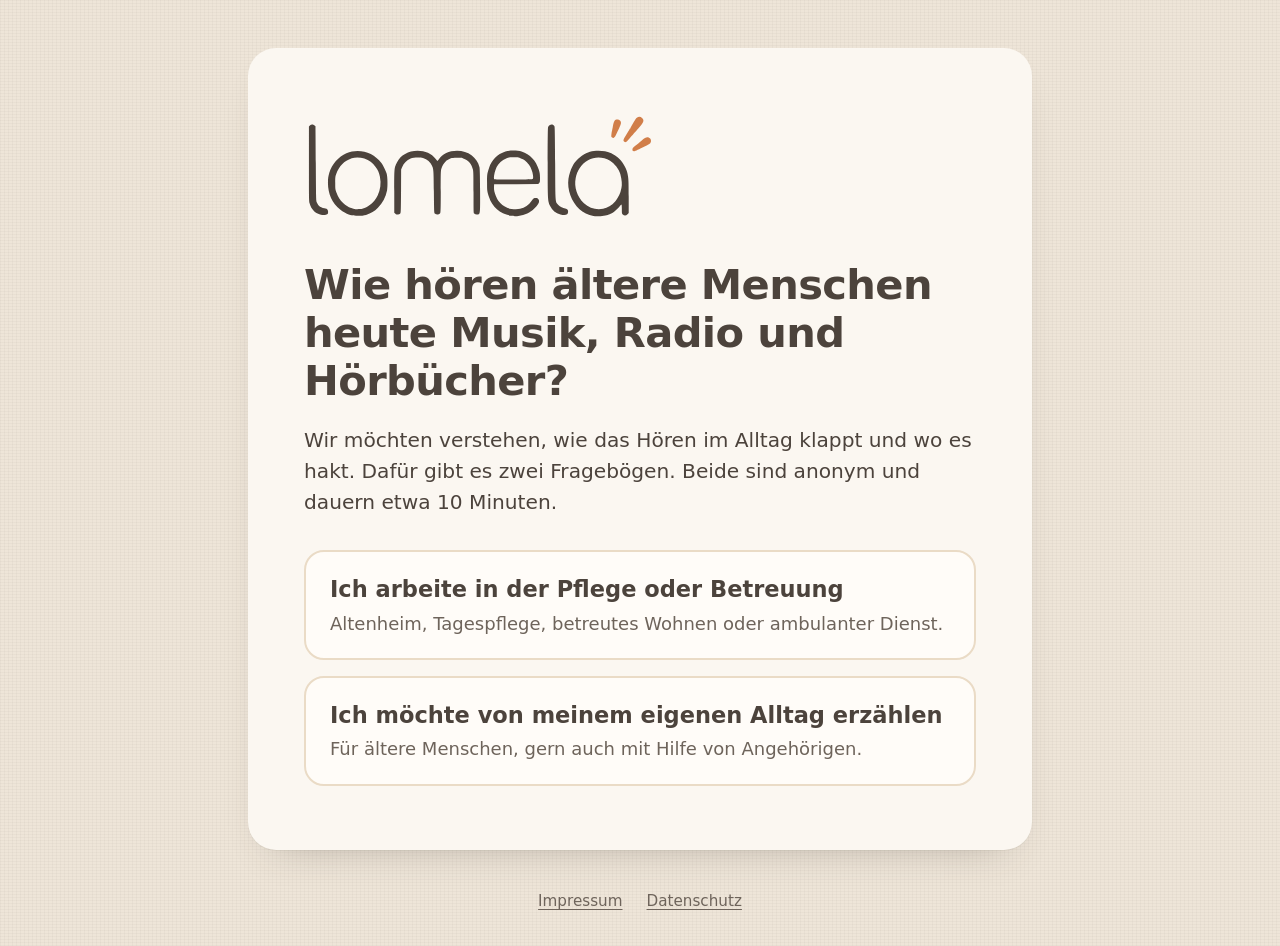
==== index.html @ 236e0767 "Lomela-Umfrage: zwei Fragebögen, Auswertung, Impressum und Datenschutz Co-Authored-By: Claude Opus 5" ====
<!DOCTYPE html>
<html lang="de">
<head>
<meta charset="utf-8">
<meta name="viewport" content="width=device-width, initial-scale=1">
<meta name="robots" content="noindex, nofollow">
<meta name="theme-color" content="#EEE5D8">
<title>Umfrage: Musik, Radio und Hörbücher im Alter – Lomela</title>
<link rel="icon" href="favicon.svg" type="image/svg+xml">
<link rel="stylesheet" href="assets/style.css">
</head>
<body>
<main class="blatt" id="inhalt">
  <img class="start-logo" src="assets/logo.svg" alt="Lomela" width="897" height="278">
  <h1 class="titel">Wie hören ältere Menschen heute Musik, Radio und Hörbücher?</h1>
  <p class="vorspann">Wir möchten verstehen, wie das Hören im Alltag klappt und wo es hakt. Dafür gibt es zwei Fragebögen. Beide sind anonym und dauern etwa 10 Minuten.</p>
  <nav class="wahl" aria-label="Fragebogen wählen">
    <a href="pflege.html">
      <strong>Ich arbeite in der Pflege oder Betreuung</strong>
      <span>Altenheim, Tagespflege, betreutes Wohnen oder ambulanter Dienst.</span>
    </a>
    <a href="alltag.html">
      <strong>Ich möchte von meinem eigenen Alltag erzählen</strong>
      <span>Für ältere Menschen, gern auch mit Hilfe von Angehörigen.</span>
    </a>
  </nav>
</main>
<footer class="fuss">
  <a href="impressum.html">Impressum</a>
  <a href="datenschutz.html">Datenschutz</a>
</footer>
</body>
</html>
---- assets/style.css ----
/* Lomela – Umfrage. Farben aus Logo und Material (Leinen, Eiche, warmes Licht). */

@font-face {
  font-family: "Atkinson Hyperlegible Next";
  font-style: normal;
  font-weight: 400;
  font-display: swap;
  src: url("fonts/atkinson-hyperlegible-next-latin-400-normal.woff2") format("woff2");
  unicode-range: U+0000-00FF, U+0131, U+0152-0153, U+02BB-02BC, U+02C6, U+02DA, U+02DC, U+0304, U+0308, U+0329, U+2000-206F, U+20AC, U+2122, U+2191, U+2193, U+2212, U+2215, U+FEFF, U+FFFD;
}
@font-face {
  font-family: "Atkinson Hyperlegible Next";
  font-style: normal;
  font-weight: 700;
  font-display: swap;
  src: url("fonts/atkinson-hyperlegible-next-latin-700-normal.woff2") format("woff2");
  unicode-range: U+0000-00FF, U+0131, U+0152-0153, U+02BB-02BC, U+02C6, U+02DA, U+02DC, U+0304, U+0308, U+0329, U+2000-206F, U+20AC, U+2122, U+2191, U+2193, U+2212, U+2215, U+FEFF, U+FFFD;
}
@font-face {
  font-family: "Atkinson Hyperlegible Next";
  font-style: normal;
  font-weight: 800;
  font-display: swap;
  src: url("fonts/atkinson-hyperlegible-next-latin-800-normal.woff2") format("woff2");
  unicode-range: U+0000-00FF, U+0131, U+0152-0153, U+02BB-02BC, U+02C6, U+02DA, U+02DC, U+0304, U+0308, U+0329, U+2000-206F, U+20AC, U+2122, U+2191, U+2193, U+2212, U+2215, U+FEFF, U+FFFD;
}
@font-face {
  font-family: "Atkinson Hyperlegible Next";
  font-style: normal;
  font-weight: 400;
  font-display: swap;
  src: url("fonts/atkinson-hyperlegible-next-latin-ext-400-normal.woff2") format("woff2");
  unicode-range: U+0100-02BA, U+02BD-02C5, U+02C7-02CC, U+02CE-02D7, U+02DD-02FF, U+0304, U+0308, U+0329, U+1D00-1DBF, U+1E00-1E9F, U+1EF2-1EFF, U+2020, U+20A0-20AB, U+20AD-20C0, U+2113, U+2C60-2C7F, U+A720-A7FF;
}
@font-face {
  font-family: "Atkinson Hyperlegible Next";
  font-style: normal;
  font-weight: 700;
  font-display: swap;
  src: url("fonts/atkinson-hyperlegible-next-latin-ext-700-normal.woff2") format("woff2");
  unicode-range: U+0100-02BA, U+02BD-02C5, U+02C7-02CC, U+02CE-02D7, U+02DD-02FF, U+0304, U+0308, U+0329, U+1D00-1DBF, U+1E00-1E9F, U+1EF2-1EFF, U+2020, U+20A0-20AB, U+20AD-20C0, U+2113, U+2C60-2C7F, U+A720-A7FF;
}

:root {
  --leinen: #EEE5D8;
  --leinen-faden: rgba(76, 67, 60, 0.035);
  --papier: #FBF7F1;
  --hell: #FFFCF8;
  --erde: #4C433C;
  --erde-mild: #6E645B;
  --glut: #D17E49;
  --glut-tief: #A35426;
  --glut-dunkel: #8A4520;
  --glut-hauch: #F8E8DB;
  --eiche: #D9BC95;
  --eiche-hell: #EADBC6;
  --fehler: #9B2C1E;

  --schrift: "Atkinson Hyperlegible Next", "Segoe UI", system-ui, -apple-system, sans-serif;
  --grund: 1.125rem;
  --frage: clamp(1.5rem, 1.15rem + 1.5vw, 2rem);
  --titel: clamp(1.85rem, 1.3rem + 2.2vw, 2.6rem);
  --spalte: 42rem;
}

body.gross {
  --grund: 1.25rem;
  --frage: clamp(1.7rem, 1.3rem + 1.8vw, 2.25rem);
}

*, *::before, *::after { box-sizing: border-box; }

html { -webkit-text-size-adjust: 100%; }

body {
  margin: 0;
  min-height: 100vh;
  font-family: var(--schrift);
  font-size: var(--grund);
  line-height: 1.55;
  color: var(--erde);
  background-color: var(--leinen);
  background-image:
    repeating-linear-gradient(0deg, var(--leinen-faden) 0 1px, transparent 1px 3px),
    repeating-linear-gradient(90deg, var(--leinen-faden) 0 1px, transparent 1px 4px);
  display: flex;
  flex-direction: column;
}

a { color: var(--glut-tief); text-underline-offset: 0.18em; text-decoration-thickness: 1px; }
a:hover { color: var(--glut-dunkel); text-decoration-thickness: 2px; }

:focus-visible {
  outline: 3px solid var(--glut-tief);
  outline-offset: 3px;
  border-radius: 6px;
}

[hidden] { display: none !important; }

/* ---------- Kopf und Fuß ---------- */

.kopf {
  width: 100%;
  max-width: calc(var(--spalte) + 4rem);
  margin: 0 auto;
  padding: 1.5rem 2rem 1rem;
  display: flex;
  align-items: center;
  justify-content: space-between;
  gap: 1.5rem;
}

.kopf .marke-link { display: inline-block; line-height: 0; border-radius: 8px; }
.kopf .marke-link img { height: 2.1rem; width: auto; }

.fortschritt {
  flex: 1 1 auto;
  max-width: 15rem;
  font-size: 0.95rem;
  color: var(--erde-mild);
  text-align: right;
}
.fortschritt .leiste {
  margin-top: 0.4rem;
  height: 6px;
  border-radius: 3px;
  background: var(--eiche-hell);
  overflow: hidden;
}
.fortschritt .leiste span {
  display: block;
  height: 100%;
  width: 0;
  background: var(--glut);
  border-radius: 3px;
  transition: width 0.35s ease;
}

.fuss {
  margin-top: auto;
  padding: 1.5rem 2rem 2rem;
  text-align: center;
  font-size: 0.95rem;
  color: var(--erde-mild);
}
.fuss a { color: var(--erde-mild); margin: 0 0.6rem; }

/* ---------- Blatt ---------- */

main.blatt {
  width: calc(100% - 2rem);
  max-width: calc(var(--spalte) + 7rem);
  margin: 0 auto 1rem;
  padding: clamp(1.75rem, 1rem + 4vw, 3.5rem);
  background: var(--papier);
  border-radius: 28px;
  box-shadow: 0 1px 0 rgba(76, 67, 60, 0.06), 0 18px 40px -28px rgba(76, 67, 60, 0.45);
  outline: none;
}

.titel {
  font-size: var(--titel);
  line-height: 1.15;
  font-weight: 800;
  letter-spacing: -0.015em;
  margin: 0 0 1.25rem;
  max-width: 22ch;
}

.vorspann { font-size: 1.12em; }

p { margin: 0 0 1rem; max-width: 62ch; }

.fakten {
  list-style: none;
  padding: 0;
  margin: 1.75rem 0;
  display: grid;
  gap: 0.6rem;
}
.fakten li {
  padding-left: 1.6rem;
  position: relative;
}
.fakten li::before {
  content: "";
  position: absolute;
  left: 0.1rem;
  top: 0.62em;
  width: 0.55rem;
  height: 0.55rem;
  border-radius: 50%;
  background: var(--glut);
}

.einwilligung {
  font-size: 0.95em;
  color: var(--erde-mild);
  border-top: 1px solid var(--eiche-hell);
  padding-top: 1.25rem;
  margin-top: 1.75rem;
}

.falle {
  position: absolute !important;
  left: -10000px;
  width: 1px;
  height: 1px;
  overflow: hidden;
}

/* ---------- Frage ---------- */

.frage { border: 0; margin: 0; padding: 0; min-width: 0; }
.frage legend { padding: 0; margin: 0 0 0.5rem; width: 100%; }

.teil {
  display: block;
  font-size: 0.95rem;
  font-weight: 700;
  color: var(--glut-tief);
  margin-bottom: 0.6rem;
}
body.gross .teil { font-size: 1.05rem; }

.frage-text {
  font-size: var(--frage);
  line-height: 1.25;
  font-weight: 700;
  letter-spacing: -0.01em;
  margin: 0;
  outline: none;
}

.hinweis { color: var(--erde-mild); margin: 0.25rem 0 1.5rem; }

.optionen { display: grid; gap: 0.7rem; }

.option {
  display: flex;
  align-items: center;
  gap: 1rem;
  min-height: 3.75rem;
  padding: 0.85rem 1.1rem;
  border: 2px solid var(--eiche-hell);
  border-radius: 16px;
  background: var(--hell);
  cursor: pointer;
  transition: border-color 0.15s ease, background-color 0.15s ease;
}
body.gross .option { min-height: 4.25rem; padding: 1rem 1.25rem; }
.option:hover { border-color: var(--eiche); }
.option.gewaehlt { border-color: var(--glut); background: var(--glut-hauch); }
.option.gesperrt { opacity: 0.5; cursor: not-allowed; }
.option-text { flex: 1; }

.marke {
  position: relative;
  flex: 0 0 auto;
  width: 1.75rem;
  height: 1.75rem;
}
body.gross .marke { width: 2rem; height: 2rem; }

.marke input {
  -webkit-appearance: none;
  appearance: none;
  margin: 0;
  width: 100%;
  height: 100%;
  border: 2px solid var(--erde-mild);
  background: var(--hell);
  cursor: inherit;
  display: block;
}
.marke input[type="radio"] { border-radius: 50%; }
.marke input[type="checkbox"] { border-radius: 8px; }
.marke input:checked {
  border-color: var(--glut-tief);
  background: var(--glut-tief);
  background-image: url("data:image/svg+xml,%3Csvg xmlns='http://www.w3.org/2000/svg' viewBox='0 0 24 24'%3E%3Cpath d='M6 12.5l4 4 8-9' fill='none' stroke='%23fff' stroke-width='3' stroke-linecap='round' stroke-linejoin='round'/%3E%3C/svg%3E");
  background-size: 80%;
  background-position: center;
  background-repeat: no-repeat;
}
.marke input:focus-visible { outline: 3px solid var(--glut-tief); outline-offset: 3px; }

.impulse {
  position: absolute;
  right: -0.95rem;
  top: -0.95rem;
  width: 1.3rem;
  height: 1.3rem;
  fill: none;
  stroke: var(--glut);
  stroke-width: 2.6;
  stroke-linecap: round;
  opacity: 0;
  transform: scale(0.6) translate(-4px, 4px);
  transform-origin: bottom left;
  transition: opacity 0.2s ease, transform 0.25s ease;
  pointer-events: none;
}
.option.gewaehlt .impulse { opacity: 1; transform: none; }

.sonstiges-feld { margin: -0.2rem 0 0.2rem 3.85rem; }

input[type="text"], textarea {
  width: 100%;
  font: inherit;
  color: var(--erde);
  background: var(--hell);
  border: 2px solid var(--eiche);
  border-radius: 14px;
  padding: 0.85rem 1rem;
}
textarea { min-height: 9rem; resize: vertical; line-height: 1.5; }
input[type="text"]:focus, textarea:focus { border-color: var(--glut-tief); outline: none; box-shadow: 0 0 0 3px var(--glut-hauch); }

/* ---------- Knöpfe ---------- */

.navi {
  display: flex;
  justify-content: space-between;
  align-items: center;
  gap: 1rem;
  margin-top: 2.25rem;
  flex-wrap: wrap;
}
.navi-start { justify-content: flex-start; }

.knopf {
  font: inherit;
  font-weight: 700;
  font-size: 1.05em;
  min-height: 3.5rem;
  padding: 0.8rem 1.75rem;
  border-radius: 999px;
  border: 2px solid transparent;
  cursor: pointer;
  transition: background-color 0.15s ease, border-color 0.15s ease;
}
body.gross .knopf { min-height: 4rem; padding: 0.9rem 2rem; }
.knopf-haupt { background: var(--glut-tief); color: #fff; margin-left: auto; }
.navi-start .knopf-haupt { margin-left: 0; }
.knopf-haupt:hover { background: var(--glut-dunkel); }
.knopf-haupt:disabled { background: var(--erde-mild); cursor: progress; }
.knopf-leise { background: transparent; color: var(--erde); border-color: var(--eiche); }
.knopf-leise:hover { border-color: var(--erde-mild); }

.meldung {
  color: var(--fehler);
  background: #FBEAE6;
  border-radius: 14px;
  padding: 1rem 1.25rem;
  font-weight: 700;
}

/* ---------- Danke ---------- */

.danke-impulse {
  width: 4.5rem;
  height: auto;
  display: block;
  margin-bottom: 1.5rem;
  fill: var(--glut);
}
.danke-impulse path { opacity: 0; animation: aufleuchten 0.5s ease forwards; }
.danke-impulse path:nth-child(2) { animation-delay: 0.18s; }
.danke-impulse path:nth-child(3) { animation-delay: 0.36s; }
@keyframes aufleuchten {
  from { opacity: 0; transform: translate(-6px, 6px); }
  to { opacity: 1; transform: none; }
}

/* ---------- Startseite ---------- */

body > main.blatt:first-child { margin-top: clamp(1rem, 4vw, 3rem); }

.start-logo { width: min(22rem, 78%); height: auto; display: block; margin: 0.5rem 0 2.5rem; }

.wahl { display: grid; gap: 1rem; margin: 2rem 0 0.5rem; }
.wahl a {
  display: block;
  text-decoration: none;
  color: var(--erde);
  background: var(--hell);
  border: 2px solid var(--eiche-hell);
  border-radius: 20px;
  padding: 1.4rem 1.5rem 1.3rem;
  transition: border-color 0.15s ease, background-color 0.15s ease;
}
.wahl a:hover { border-color: var(--glut); background: var(--glut-hauch); }
.wahl strong { display: block; font-size: 1.25em; line-height: 1.3; margin-bottom: 0.35rem; }
.wahl span { color: var(--erde-mild); display: block; }

/* ---------- Rechtstexte ---------- */

.recht h1 { font-size: var(--titel); font-weight: 800; line-height: 1.15; margin: 0 0 1.5rem; }
.recht h2 { font-size: 1.25em; margin: 2rem 0 0.6rem; }
.recht address { font-style: normal; margin-bottom: 1rem; }

@media (max-width: 34rem) {
  .kopf { padding: 1.1rem 1.25rem 0.75rem; }
  .kopf .marke-link img { height: 1.75rem; }
  main.blatt { width: calc(100% - 1rem); border-radius: 22px; }
  .navi .knopf { flex: 1 1 auto; }
  .knopf-haupt { margin-left: 0; }
  .sonstiges-feld { margin-left: 0; }
}

@media (prefers-reduced-motion: reduce) {
  *, *::before, *::after { transition: none !important; animation: none !important; }
  .danke-impulse path { opacity: 1; }
}

/* ---------- Auswertung ---------- */

.kopf-breit { max-width: 76rem; }
main.blatt.breit { max-width: 72rem; }

.anmelde-form { display: grid; gap: 0.6rem; max-width: 26rem; margin: 1.5rem 0; }
.anmelde-form label { font-weight: 700; }
.anmelde-form input {
  font: inherit; color: var(--erde); background: var(--hell);
  border: 2px solid var(--eiche); border-radius: 14px; padding: 0.85rem 1rem;
}
.anmelde-form .knopf-haupt { margin: 0.5rem 0 0; justify-self: start; }

.auswertung-kopf { display: flex; justify-content: space-between; align-items: flex-start; gap: 1rem; flex-wrap: wrap; }
.auswertung-kopf .titel { margin-bottom: 0.25rem; }
.stand { color: var(--erde-mild); }

.kennzahlen {
  display: grid;
  grid-template-columns: repeat(auto-fit, minmax(9rem, 1fr));
  gap: 1rem;
  margin: 1.75rem 0;
}
.kennzahlen div { border-left: 3px solid var(--glut); padding: 0.2rem 0 0.2rem 1rem; }
.kennzahlen dt { color: var(--erde-mild); font-size: 0.95rem; }
.kennzahlen dd { margin: 0.15rem 0 0; font-size: 2rem; font-weight: 800; line-height: 1.2; }
.kennzahlen dd.klein { font-size: 1.05rem; font-weight: 700; padding-top: 0.5rem; }

.verteilen { background: var(--hell); border: 1px solid var(--eiche-hell); border-radius: 18px; padding: 1.25rem 1.5rem; margin-bottom: 2rem; }
.verteilen h2 { font-size: 1.1rem; margin: 0 0 0.75rem; }
.link-zeile { display: flex; flex-wrap: wrap; align-items: center; gap: 0.4rem 1rem; padding: 0.45rem 0; border-top: 1px solid var(--eiche-hell); }
.link-zeile:first-of-type { border-top: 0; }
.link-name { font-weight: 700; min-width: 13rem; }
.link-zeile a { word-break: break-all; flex: 1 1 16rem; }
.knopf-klein {
  font: inherit; font-size: 0.95rem; font-weight: 700; color: var(--erde);
  background: transparent; border: 2px solid var(--eiche); border-radius: 999px;
  padding: 0.3rem 0.9rem; cursor: pointer;
}
.knopf-klein:hover { border-color: var(--erde-mild); }
.kopiert { color: var(--glut-tief); font-size: 0.95rem; min-width: 5rem; }

.reiter { display: flex; gap: 0.5rem; flex-wrap: wrap; border-bottom: 2px solid var(--eiche-hell); margin-bottom: 1.5rem; }
.reiter button {
  font: inherit; font-weight: 700; color: var(--erde-mild);
  background: none; border: 0; border-bottom: 3px solid transparent;
  margin-bottom: -2px; padding: 0.75rem 0.5rem; cursor: pointer;
}
.reiter button.aktiv { color: var(--erde); border-bottom-color: var(--glut); }

.filter { display: flex; flex-wrap: wrap; gap: 1rem; align-items: flex-end; margin-bottom: 1rem; }
.filter label { display: grid; gap: 0.3rem; font-size: 0.95rem; color: var(--erde-mild); flex: 0 1 22rem; min-width: 0; }
.filter select {
  font: inherit; font-size: 1rem; color: var(--erde); background: var(--hell);
  border: 2px solid var(--eiche); border-radius: 12px; padding: 0.55rem 0.75rem; width: 100%;
}
.filter .knopf { min-height: 2.9rem; padding: 0.5rem 1.25rem; font-size: 1rem; margin-left: auto; }

.basis { color: var(--erde-mild); font-size: 0.95rem; }
.leer { padding: 2rem 0; color: var(--erde-mild); }

.ergebnis-frage { border-top: 1px solid var(--eiche-hell); padding: 1.5rem 0 1.25rem; }
.frage-kopf { display: flex; gap: 0.75rem; align-items: baseline; }
.frage-id { font-weight: 800; color: var(--glut-tief); min-width: 2.6rem; font-size: 0.95rem; }
.ergebnis-frage h3 { font-size: 1.15rem; margin: 0 0 0.35rem; line-height: 1.35; }
.ergebnis-frage .basis { margin-left: 3.35rem; }

.balken-liste { display: grid; gap: 0.45rem; margin-left: 3.35rem; }
.balken-zeile { display: grid; grid-template-columns: minmax(9rem, 20rem) 1fr 6.5rem; gap: 0.9rem; align-items: center; font-size: 1rem; }
.balken-zeile.null { color: var(--erde-mild); }
.balken { height: 0.85rem; background: var(--eiche-hell); border-radius: 999px; overflow: hidden; }
.balken span { display: block; height: 100%; background: var(--glut); border-radius: 999px; }
.balken-wert { text-align: right; font-variant-numeric: tabular-nums; }

.sonstiges-liste, .freitexte { margin: 0.75rem 0 0 3.35rem; }
.sonstiges-liste summary { cursor: pointer; color: var(--glut-tief); font-weight: 700; font-size: 0.95rem; }
.sonstiges-liste ul { margin: 0.5rem 0 0; padding-left: 1.2rem; }
.freitexte { list-style: none; padding: 0; display: grid; gap: 0.75rem; }
.freitexte li { background: var(--hell); border-left: 3px solid var(--eiche); border-radius: 0 12px 12px 0; padding: 0.75rem 1rem; }
.freitexte p { margin: 0 0 0.3rem; white-space: pre-wrap; }
.freitexte span { color: var(--erde-mild); font-size: 0.85rem; }

@media (max-width: 40rem) {
  .ergebnis-frage .basis, .balken-liste, .sonstiges-liste, .freitexte { margin-left: 0; }
  .balken-zeile { grid-template-columns: 1fr auto; gap: 0.3rem 0.75rem; }
  .balken { grid-column: 1 / -1; grid-row: 2; }
  .filter .knopf { margin-left: 0; }
}
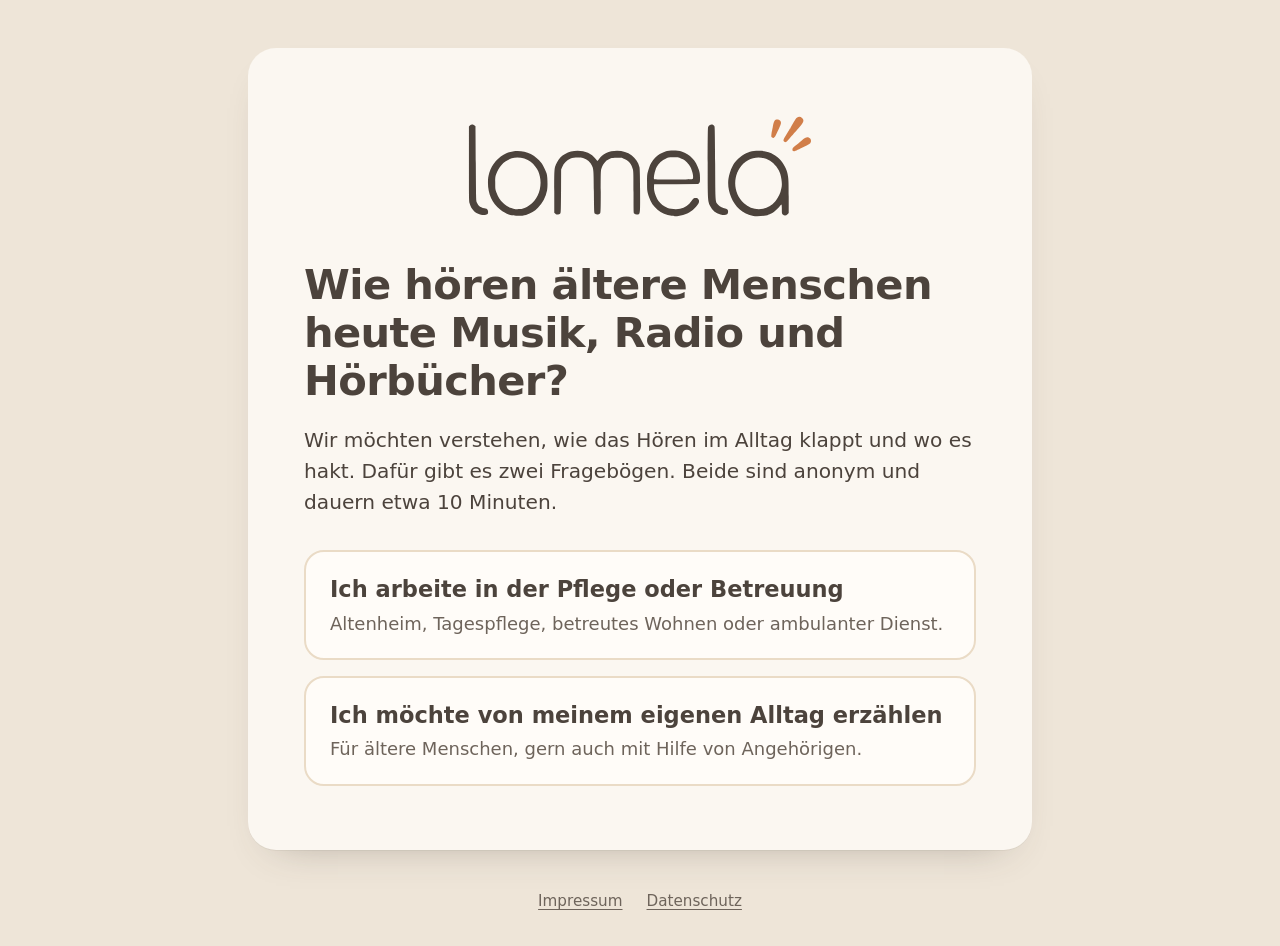
==== commit adacba79: "Logo zentriert, Hintergrund ohne Muster, Knöpfe am Handy nebeneinander Co-Authored-By: Claude Opus 5" ====
--- a/index.html
+++ b/index.html
@@ -7,7 +7,7 @@
 <meta name="theme-color" content="#EEE5D8">
 <title>Umfrage: Musik, Radio und Hörbücher im Alter – Lomela</title>
 <link rel="icon" href="favicon.svg" type="image/svg+xml">
-<link rel="stylesheet" href="assets/style.css">
+<link rel="stylesheet" href="assets/style.css?v=5">
 </head>
 <body>
 <main class="blatt" id="inhalt">
--- a/assets/style.css
+++ b/assets/style.css
@@ -43,7 +43,6 @@
 
 :root {
   --leinen: #EEE5D8;
-  --leinen-faden: rgba(76, 67, 60, 0.035);
   --papier: #FBF7F1;
   --hell: #FFFCF8;
   --erde: #4C433C;
@@ -80,9 +79,6 @@
   line-height: 1.55;
   color: var(--erde);
   background-color: var(--leinen);
-  background-image:
-    repeating-linear-gradient(0deg, var(--leinen-faden) 0 1px, transparent 1px 3px),
-    repeating-linear-gradient(90deg, var(--leinen-faden) 0 1px, transparent 1px 4px);
   display: flex;
   flex-direction: column;
 }
@@ -106,20 +102,20 @@
   margin: 0 auto;
   padding: 1.5rem 2rem 1rem;
   display: flex;
+  flex-direction: column;
   align-items: center;
-  justify-content: space-between;
-  gap: 1.5rem;
+  gap: 0.9rem;
 }
 
 .kopf .marke-link { display: inline-block; line-height: 0; border-radius: 8px; }
 .kopf .marke-link img { height: 2.1rem; width: auto; }
 
 .fortschritt {
-  flex: 1 1 auto;
-  max-width: 15rem;
+  width: 100%;
+  max-width: 16rem;
   font-size: 0.95rem;
   color: var(--erde-mild);
-  text-align: right;
+  text-align: center;
 }
 .fortschritt .leiste {
   margin-top: 0.4rem;
@@ -378,7 +374,7 @@
 
 body > main.blatt:first-child { margin-top: clamp(1rem, 4vw, 3rem); }
 
-.start-logo { width: min(22rem, 78%); height: auto; display: block; margin: 0.5rem 0 2.5rem; }
+.start-logo { width: min(22rem, 78%); height: auto; display: block; margin: 0.5rem auto 2.5rem; }
 
 .wahl { display: grid; gap: 1rem; margin: 2rem 0 0.5rem; }
 .wahl a {
@@ -405,7 +401,8 @@
   .kopf { padding: 1.1rem 1.25rem 0.75rem; }
   .kopf .marke-link img { height: 1.75rem; }
   main.blatt { width: calc(100% - 1rem); border-radius: 22px; }
-  .navi .knopf { flex: 1 1 auto; }
+  .navi { flex-wrap: nowrap; gap: 0.75rem; }
+  .navi .knopf { flex: 1 1 auto; padding-left: 1rem; padding-right: 1rem; }
   .knopf-haupt { margin-left: 0; }
   .sonstiges-feld { margin-left: 0; }
 }
@@ -503,3 +500,37 @@
   .balken { grid-column: 1 / -1; grid-row: 2; }
   .filter .knopf { margin-left: 0; }
 }
+
+/* ---------- Einzelne Antworten ---------- */
+
+.einzelne > p { max-width: 62ch; }
+.erfolg { color: #2F5D2A; background: #E8F1E4; border-radius: 12px; padding: 0.75rem 1rem; font-weight: 700; }
+
+.werkzeugleiste {
+  display: flex; flex-wrap: wrap; align-items: center; justify-content: space-between; gap: 1rem;
+  padding: 0.75rem 0; border-bottom: 1px solid var(--eiche-hell); margin-top: 1rem;
+}
+.alle { display: inline-flex; align-items: center; gap: 0.6rem; font-weight: 700; cursor: pointer; }
+.einzelne input[type="checkbox"] { width: 1.3rem; height: 1.3rem; accent-color: var(--glut-tief); flex: 0 0 auto; }
+
+.knopf-loeschen { background: var(--fehler); color: #fff; min-height: 2.9rem; padding: 0.5rem 1.25rem; font-size: 1rem; }
+.knopf-loeschen:hover { background: #7E2217; }
+.knopf-loeschen:disabled { background: var(--eiche); color: var(--erde-mild); cursor: not-allowed; }
+
+.bestaetigung { background: #FBEAE6; border-radius: 14px; padding: 1rem 1.25rem; margin: 1rem 0; }
+.bestaetigung p { margin-bottom: 0.75rem; }
+.bestaetigung-knoepfe { display: flex; flex-wrap: wrap; gap: 0.75rem; }
+.bestaetigung-knoepfe .knopf { min-height: 2.9rem; padding: 0.5rem 1.25rem; font-size: 1rem; }
+
+.antwort-liste { list-style: none; padding: 0; margin: 0; }
+.antwort { border-bottom: 1px solid var(--eiche-hell); padding: 1rem 0; }
+.antwort-kopf { display: flex; align-items: flex-start; gap: 0.9rem; cursor: pointer; }
+.antwort-titel { display: flex; flex-wrap: wrap; gap: 0.25rem 1rem; align-items: baseline; }
+.antwort-titel span { color: var(--erde-mild); font-size: 0.95rem; }
+.antwort-kurz { margin: 0.35rem 0 0.4rem 2.2rem; color: var(--erde-mild); font-size: 0.95rem; }
+.antwort details { margin-left: 2.2rem; }
+.antwort summary { cursor: pointer; color: var(--glut-tief); font-weight: 700; font-size: 0.95rem; }
+.antwort-details { margin: 0.75rem 0 0; display: grid; gap: 0.2rem; }
+.antwort-details dt { font-weight: 700; font-size: 0.95rem; margin-top: 0.5rem; }
+.antwort-details dd { margin: 0 0 0 3.1rem; }
+.antwort-details .frage-id { display: inline-block; min-width: 2.6rem; }
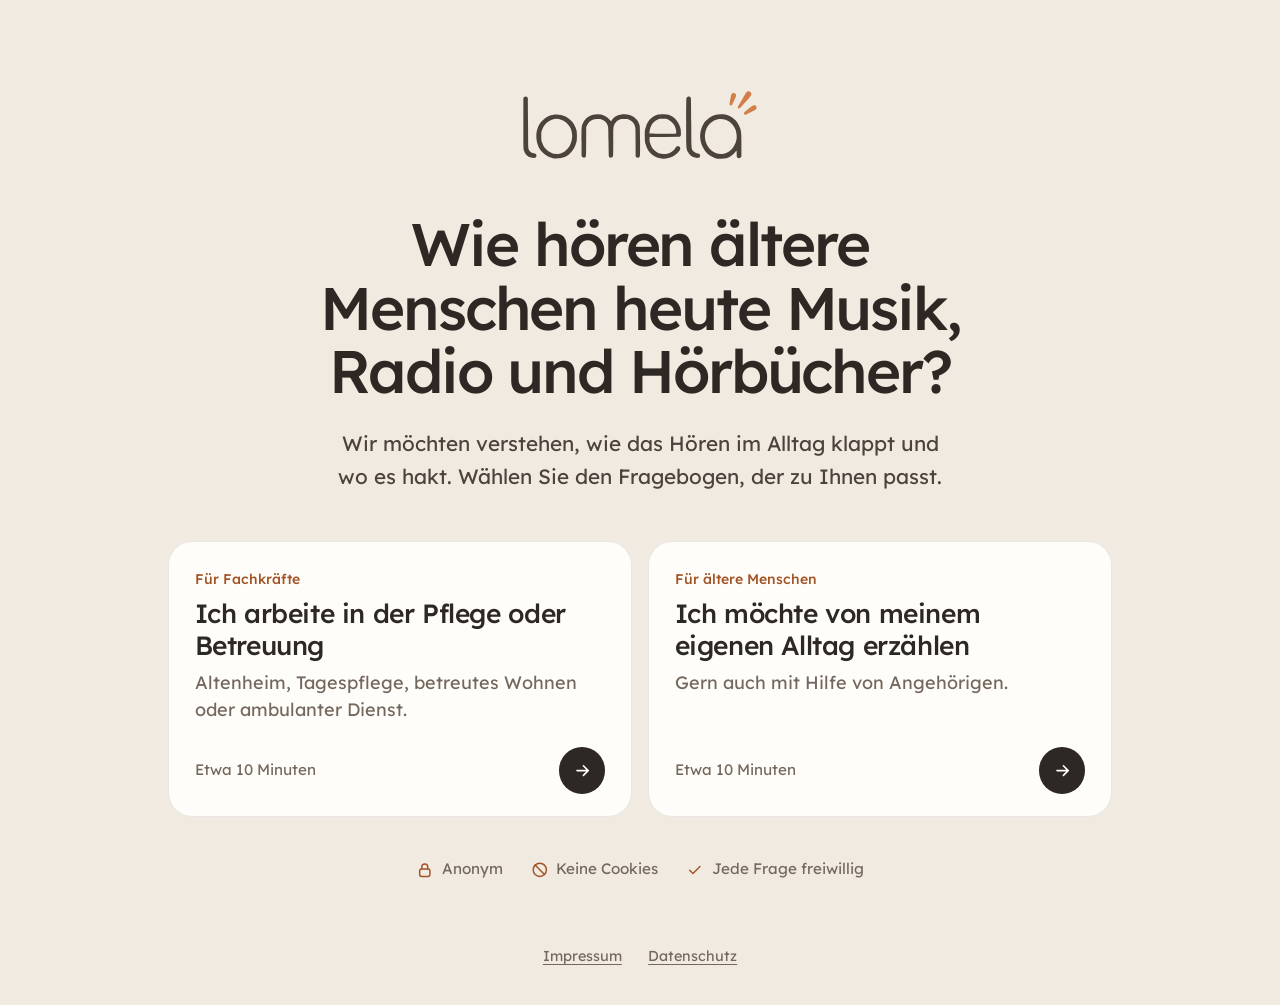
==== commit 1c4a7121: "Neues, modernes Design: Lexend, Fortschrittsleiste, Tastaturbedienung, neue Startseite Co-Authored-B" ====
--- a/index.html
+++ b/index.html
@@ -2,28 +2,39 @@
 <html lang="de">
 <head>
 <meta charset="utf-8">
-<meta name="viewport" content="width=device-width, initial-scale=1">
+<meta name="viewport" content="width=device-width, initial-scale=1, viewport-fit=cover">
 <meta name="robots" content="noindex, nofollow">
-<meta name="theme-color" content="#EEE5D8">
+<meta name="theme-color" content="#F1EAE0">
 <title>Umfrage: Musik, Radio und Hörbücher im Alter – Lomela</title>
 <link rel="icon" href="favicon.svg" type="image/svg+xml">
-<link rel="stylesheet" href="assets/style.css?v=5">
+<link rel="preload" href="assets/fonts/lexend-latin-500-normal.woff2" as="font" type="font/woff2" crossorigin>
+<link rel="preload" href="assets/fonts/lexend-latin-400-normal.woff2" as="font" type="font/woff2" crossorigin>
+<link rel="stylesheet" href="assets/style.css?v=7">
 </head>
 <body>
-<main class="blatt" id="inhalt">
+<main class="start" id="inhalt">
   <img class="start-logo" src="assets/logo.svg" alt="Lomela" width="897" height="278">
-  <h1 class="titel">Wie hören ältere Menschen heute Musik, Radio und Hörbücher?</h1>
-  <p class="vorspann">Wir möchten verstehen, wie das Hören im Alltag klappt und wo es hakt. Dafür gibt es zwei Fragebögen. Beide sind anonym und dauern etwa 10 Minuten.</p>
+  <h1 class="anzeige">Wie hören ältere Menschen heute Musik, Radio und Hörbücher?</h1>
+  <p class="vorspann">Wir möchten verstehen, wie das Hören im Alltag klappt und wo es hakt. Wählen Sie den Fragebogen, der zu Ihnen passt.</p>
   <nav class="wahl" aria-label="Fragebogen wählen">
     <a href="pflege.html">
+      <span class="fuer">Für Fachkräfte</span>
       <strong>Ich arbeite in der Pflege oder Betreuung</strong>
-      <span>Altenheim, Tagespflege, betreutes Wohnen oder ambulanter Dienst.</span>
+      <span class="beschreibung">Altenheim, Tagespflege, betreutes Wohnen oder ambulanter Dienst.</span>
+      <span class="fuss-zeile"><span>Etwa 10 Minuten</span><span class="pfeil"><svg viewBox="0 0 24 24" aria-hidden="true" fill="none" stroke="currentColor" stroke-width="2" stroke-linecap="round" stroke-linejoin="round"><path d="M5 12h13M13 6l6 6-6 6"/></svg></span></span>
     </a>
     <a href="alltag.html">
+      <span class="fuer">Für ältere Menschen</span>
       <strong>Ich möchte von meinem eigenen Alltag erzählen</strong>
-      <span>Für ältere Menschen, gern auch mit Hilfe von Angehörigen.</span>
+      <span class="beschreibung">Gern auch mit Hilfe von Angehörigen.</span>
+      <span class="fuss-zeile"><span>Etwa 10 Minuten</span><span class="pfeil"><svg viewBox="0 0 24 24" aria-hidden="true" fill="none" stroke="currentColor" stroke-width="2" stroke-linecap="round" stroke-linejoin="round"><path d="M5 12h13M13 6l6 6-6 6"/></svg></span></span>
     </a>
   </nav>
+  <ul class="vertrauen">
+    <li><svg viewBox="0 0 24 24" aria-hidden="true" fill="none" stroke="currentColor" stroke-width="2" stroke-linecap="round" stroke-linejoin="round"><rect x="5" y="11" width="14" height="10" rx="2.5"/><path d="M8 11V8a4 4 0 0 1 8 0v3"/></svg>Anonym</li>
+    <li><svg viewBox="0 0 24 24" aria-hidden="true" fill="none" stroke="currentColor" stroke-width="2" stroke-linecap="round" stroke-linejoin="round"><circle cx="12" cy="12" r="9"/><path d="M5.6 5.6l12.8 12.8"/></svg>Keine Cookies</li>
+    <li><svg viewBox="0 0 24 24" aria-hidden="true" fill="none" stroke="currentColor" stroke-width="2" stroke-linecap="round" stroke-linejoin="round"><path d="M5 12.5l4.5 4.5L19 7.5"/></svg>Jede Frage freiwillig</li>
+  </ul>
 </main>
 <footer class="fuss">
   <a href="impressum.html">Impressum</a>
--- a/assets/style.css
+++ b/assets/style.css
@@ -1,536 +1,450 @@
-/* Lomela – Umfrage. Farben aus Logo und Material (Leinen, Eiche, warmes Licht). */
-
-@font-face {
-  font-family: "Atkinson Hyperlegible Next";
-  font-style: normal;
-  font-weight: 400;
-  font-display: swap;
-  src: url("fonts/atkinson-hyperlegible-next-latin-400-normal.woff2") format("woff2");
-  unicode-range: U+0000-00FF, U+0131, U+0152-0153, U+02BB-02BC, U+02C6, U+02DA, U+02DC, U+0304, U+0308, U+0329, U+2000-206F, U+20AC, U+2122, U+2191, U+2193, U+2212, U+2215, U+FEFF, U+FFFD;
-}
-@font-face {
-  font-family: "Atkinson Hyperlegible Next";
-  font-style: normal;
-  font-weight: 700;
-  font-display: swap;
-  src: url("fonts/atkinson-hyperlegible-next-latin-700-normal.woff2") format("woff2");
-  unicode-range: U+0000-00FF, U+0131, U+0152-0153, U+02BB-02BC, U+02C6, U+02DA, U+02DC, U+0304, U+0308, U+0329, U+2000-206F, U+20AC, U+2122, U+2191, U+2193, U+2212, U+2215, U+FEFF, U+FFFD;
-}
-@font-face {
-  font-family: "Atkinson Hyperlegible Next";
-  font-style: normal;
-  font-weight: 800;
-  font-display: swap;
-  src: url("fonts/atkinson-hyperlegible-next-latin-800-normal.woff2") format("woff2");
-  unicode-range: U+0000-00FF, U+0131, U+0152-0153, U+02BB-02BC, U+02C6, U+02DA, U+02DC, U+0304, U+0308, U+0329, U+2000-206F, U+20AC, U+2122, U+2191, U+2193, U+2212, U+2215, U+FEFF, U+FFFD;
-}
-@font-face {
-  font-family: "Atkinson Hyperlegible Next";
-  font-style: normal;
-  font-weight: 400;
-  font-display: swap;
-  src: url("fonts/atkinson-hyperlegible-next-latin-ext-400-normal.woff2") format("woff2");
-  unicode-range: U+0100-02BA, U+02BD-02C5, U+02C7-02CC, U+02CE-02D7, U+02DD-02FF, U+0304, U+0308, U+0329, U+1D00-1DBF, U+1E00-1E9F, U+1EF2-1EFF, U+2020, U+20A0-20AB, U+20AD-20C0, U+2113, U+2C60-2C7F, U+A720-A7FF;
-}
-@font-face {
-  font-family: "Atkinson Hyperlegible Next";
-  font-style: normal;
-  font-weight: 700;
-  font-display: swap;
-  src: url("fonts/atkinson-hyperlegible-next-latin-ext-700-normal.woff2") format("woff2");
-  unicode-range: U+0100-02BA, U+02BD-02C5, U+02C7-02CC, U+02CE-02D7, U+02DD-02FF, U+0304, U+0308, U+0329, U+1D00-1DBF, U+1E00-1E9F, U+1EF2-1EFF, U+2020, U+20A0-20AB, U+20AD-20C0, U+2113, U+2C60-2C7F, U+A720-A7FF;
-}
+/* Lomela – Umfrage. Schlichtes Beige, Farben aus dem Logo, Schrift Lexend. */
+
+@font-face { font-family: "Lexend"; font-style: normal; font-weight: 300; font-display: swap;
+  src: url("fonts/lexend-latin-300-normal.woff2") format("woff2");
+  unicode-range: U+0000-00FF, U+0131, U+0152-0153, U+02BB-02BC, U+02C6, U+02DA, U+02DC, U+0304, U+0308, U+0329, U+2000-206F, U+20AC, U+2122, U+2191, U+2193, U+2212, U+2215, U+FEFF, U+FFFD; }
+@font-face { font-family: "Lexend"; font-style: normal; font-weight: 400; font-display: swap;
+  src: url("fonts/lexend-latin-400-normal.woff2") format("woff2");
+  unicode-range: U+0000-00FF, U+0131, U+0152-0153, U+02BB-02BC, U+02C6, U+02DA, U+02DC, U+0304, U+0308, U+0329, U+2000-206F, U+20AC, U+2122, U+2191, U+2193, U+2212, U+2215, U+FEFF, U+FFFD; }
+@font-face { font-family: "Lexend"; font-style: normal; font-weight: 500; font-display: swap;
+  src: url("fonts/lexend-latin-500-normal.woff2") format("woff2");
+  unicode-range: U+0000-00FF, U+0131, U+0152-0153, U+02BB-02BC, U+02C6, U+02DA, U+02DC, U+0304, U+0308, U+0329, U+2000-206F, U+20AC, U+2122, U+2191, U+2193, U+2212, U+2215, U+FEFF, U+FFFD; }
+@font-face { font-family: "Lexend"; font-style: normal; font-weight: 600; font-display: swap;
+  src: url("fonts/lexend-latin-600-normal.woff2") format("woff2");
+  unicode-range: U+0000-00FF, U+0131, U+0152-0153, U+02BB-02BC, U+02C6, U+02DA, U+02DC, U+0304, U+0308, U+0329, U+2000-206F, U+20AC, U+2122, U+2191, U+2193, U+2212, U+2215, U+FEFF, U+FFFD; }
+@font-face { font-family: "Lexend"; font-style: normal; font-weight: 400; font-display: swap;
+  src: url("fonts/lexend-latin-ext-400-normal.woff2") format("woff2");
+  unicode-range: U+0100-02BA, U+02BD-02C5, U+02C7-02CC, U+02CE-02D7, U+02DD-02FF, U+0304, U+0308, U+0329, U+1D00-1DBF, U+1E00-1E9F, U+1EF2-1EFF, U+2020, U+20A0-20AB, U+20AD-20C0, U+2113, U+2C60-2C7F, U+A720-A7FF; }
+@font-face { font-family: "Lexend"; font-style: normal; font-weight: 500; font-display: swap;
+  src: url("fonts/lexend-latin-ext-500-normal.woff2") format("woff2");
+  unicode-range: U+0100-02BA, U+02BD-02C5, U+02C7-02CC, U+02CE-02D7, U+02DD-02FF, U+0304, U+0308, U+0329, U+1D00-1DBF, U+1E00-1E9F, U+1EF2-1EFF, U+2020, U+20A0-20AB, U+20AD-20C0, U+2113, U+2C60-2C7F, U+A720-A7FF; }
 
 :root {
-  --leinen: #EEE5D8;
-  --papier: #FBF7F1;
-  --hell: #FFFCF8;
+  --grund: #F1EAE0;
+  --karte: #FFFDFA;
+  --tinte: #2E2824;
   --erde: #4C433C;
-  --erde-mild: #6E645B;
+  --mild: #74685E;
   --glut: #D17E49;
   --glut-tief: #A35426;
-  --glut-dunkel: #8A4520;
-  --glut-hauch: #F8E8DB;
-  --eiche: #D9BC95;
-  --eiche-hell: #EADBC6;
+  --glut-hauch: #F7E3D3;
+  --linie: rgba(46, 40, 36, 0.10);
+  --linie-stark: rgba(46, 40, 36, 0.32);
   --fehler: #9B2C1E;
-
-  --schrift: "Atkinson Hyperlegible Next", "Segoe UI", system-ui, -apple-system, sans-serif;
-  --grund: 1.125rem;
-  --frage: clamp(1.5rem, 1.15rem + 1.5vw, 2rem);
-  --titel: clamp(1.85rem, 1.3rem + 2.2vw, 2.6rem);
+  --gut: #2F5D2A;
+
+  --schrift: "Lexend", "Segoe UI", system-ui, -apple-system, sans-serif;
+  --grund-groesse: 1.125rem;
+  --frage: clamp(1.6rem, 1.1rem + 2.1vw, 2.5rem);
+  --anzeige: clamp(2.2rem, 1.3rem + 3.6vw, 3.75rem);
+  --titel: clamp(1.9rem, 1.3rem + 2.4vw, 2.9rem);
   --spalte: 42rem;
+  --weich: cubic-bezier(.2, .7, .2, 1);
 }
 
 body.gross {
-  --grund: 1.25rem;
-  --frage: clamp(1.7rem, 1.3rem + 1.8vw, 2.25rem);
+  --grund-groesse: 1.25rem;
+  --frage: clamp(1.75rem, 1.25rem + 2.2vw, 2.65rem);
 }
 
 *, *::before, *::after { box-sizing: border-box; }
-
 html { -webkit-text-size-adjust: 100%; }
 
 body {
   margin: 0;
   min-height: 100vh;
-  font-family: var(--schrift);
-  font-size: var(--grund);
-  line-height: 1.55;
-  color: var(--erde);
-  background-color: var(--leinen);
+  min-height: 100dvh;
   display: flex;
   flex-direction: column;
-}
-
-a { color: var(--glut-tief); text-underline-offset: 0.18em; text-decoration-thickness: 1px; }
-a:hover { color: var(--glut-dunkel); text-decoration-thickness: 2px; }
-
-:focus-visible {
-  outline: 3px solid var(--glut-tief);
-  outline-offset: 3px;
-  border-radius: 6px;
-}
-
+  background: var(--grund);
+  color: var(--erde);
+  font-family: var(--schrift);
+  font-size: var(--grund-groesse);
+  font-weight: 400;
+  line-height: 1.6;
+  -webkit-font-smoothing: antialiased;
+}
+
+a { color: var(--glut-tief); text-underline-offset: 0.2em; text-decoration-thickness: 1px; }
+a:hover { text-decoration-thickness: 2px; }
+:focus-visible { outline: 3px solid var(--glut-tief); outline-offset: 3px; border-radius: 10px; }
 [hidden] { display: none !important; }
-
-/* ---------- Kopf und Fuß ---------- */
+[tabindex="-1"]:focus { outline: none; }
+
+h1, h2, h3 { color: var(--tinte); font-weight: 500; }
+p { margin: 0 0 1rem; max-width: 60ch; }
+
+/* ---------- Fortschritt und Kopf ---------- */
+
+.fortschritt-leiste {
+  position: fixed; inset: 0 0 auto 0; height: 4px; z-index: 20;
+  background: rgba(46, 40, 36, 0.06);
+}
+.fortschritt-leiste span {
+  display: block; height: 100%; width: 0;
+  background: var(--glut);
+  border-radius: 0 4px 4px 0;
+  transition: width 0.5s var(--weich);
+}
 
 .kopf {
   width: 100%;
-  max-width: calc(var(--spalte) + 4rem);
+  padding: 2rem 1.5rem 0.5rem;
+  display: flex; flex-direction: column; align-items: center; gap: 0.5rem;
+}
+.kopf .marke-link { display: inline-block; line-height: 0; border-radius: 8px; }
+.kopf .marke-link img { height: 1.9rem; width: auto; display: block; }
+.zaehler { font-size: 0.9rem; color: var(--mild); font-variant-numeric: tabular-nums; min-height: 1.4em; }
+
+/* ---------- Bühne ---------- */
+
+main.buehne {
+  flex: 1 0 auto;
+  width: 100%;
+  max-width: calc(var(--spalte) + 3rem);
   margin: 0 auto;
-  padding: 1.5rem 2rem 1rem;
-  display: flex;
-  flex-direction: column;
-  align-items: center;
-  gap: 0.9rem;
-}
-
-.kopf .marke-link { display: inline-block; line-height: 0; border-radius: 8px; }
-.kopf .marke-link img { height: 2.1rem; width: auto; }
-
-.fortschritt {
-  width: 100%;
-  max-width: 16rem;
-  font-size: 0.95rem;
-  color: var(--erde-mild);
-  text-align: center;
-}
-.fortschritt .leiste {
-  margin-top: 0.4rem;
-  height: 6px;
-  border-radius: 3px;
-  background: var(--eiche-hell);
-  overflow: hidden;
-}
-.fortschritt .leiste span {
-  display: block;
-  height: 100%;
-  width: 0;
-  background: var(--glut);
-  border-radius: 3px;
-  transition: width 0.35s ease;
-}
-
-.fuss {
-  margin-top: auto;
-  padding: 1.5rem 2rem 2rem;
-  text-align: center;
-  font-size: 0.95rem;
-  color: var(--erde-mild);
-}
-.fuss a { color: var(--erde-mild); margin: 0 0.6rem; }
-
-/* ---------- Blatt ---------- */
-
-main.blatt {
-  width: calc(100% - 2rem);
-  max-width: calc(var(--spalte) + 7rem);
-  margin: 0 auto 1rem;
-  padding: clamp(1.75rem, 1rem + 4vw, 3.5rem);
-  background: var(--papier);
-  border-radius: 28px;
-  box-shadow: 0 1px 0 rgba(76, 67, 60, 0.06), 0 18px 40px -28px rgba(76, 67, 60, 0.45);
+  padding: clamp(1.5rem, 1rem + 3vw, 3.5rem) 1.5rem 0;
   outline: none;
 }
 
+.schritt { animation: herein 0.45s var(--weich) both; }
+@keyframes herein {
+  from { opacity: 0; transform: translateY(14px); }
+  to { opacity: 1; transform: none; }
+}
+
+.chip {
+  display: inline-flex; align-items: center; gap: 0.45rem;
+  font-size: 0.875rem; font-weight: 500; color: var(--erde);
+  background: var(--karte); border: 1px solid var(--linie);
+  border-radius: 999px; padding: 0.3rem 0.8rem;
+  margin-bottom: 1.25rem;
+}
+.chip::before { content: ""; width: 0.5rem; height: 0.5rem; border-radius: 50%; background: var(--glut); }
+
 .titel {
-  font-size: var(--titel);
-  line-height: 1.15;
-  font-weight: 800;
-  letter-spacing: -0.015em;
-  margin: 0 0 1.25rem;
-  max-width: 22ch;
-}
-
-.vorspann { font-size: 1.12em; }
-
-p { margin: 0 0 1rem; max-width: 62ch; }
-
-.fakten {
-  list-style: none;
-  padding: 0;
-  margin: 1.75rem 0;
-  display: grid;
-  gap: 0.6rem;
-}
+  font-size: var(--titel); line-height: 1.12; letter-spacing: -0.025em;
+  margin: 0 0 1.25rem; max-width: 20ch;
+}
+.vorspann { font-size: 1.15em; color: var(--erde); }
+
+.fakten { list-style: none; padding: 0; margin: 2rem 0; display: grid; gap: 0.75rem; max-width: 34rem; }
 .fakten li {
-  padding-left: 1.6rem;
+  display: grid; grid-template-columns: 2.5rem 1fr; gap: 0.9rem; align-items: center;
+  background: var(--karte); border: 1px solid var(--linie); border-radius: 16px;
+  padding: 0.8rem 1rem;
+}
+.fakten svg { width: 2.5rem; height: 2.5rem; }
+.fakten strong { color: var(--tinte); font-weight: 500; display: block; }
+.fakten span { color: var(--mild); font-size: 0.95rem; line-height: 1.4; display: block; }
+
+.einwilligung { font-size: 0.95rem; color: var(--mild); max-width: 34rem; }
+
+.falle { position: absolute !important; left: -10000px; width: 1px; height: 1px; overflow: hidden; }
+
+/* ---------- Frage ---------- */
+
+.frage { border: 0; margin: 0; padding: 0; min-width: 0; }
+.frage legend { padding: 0; margin: 0; width: 100%; }
+.teil { display: block; font-size: 0.95rem; font-weight: 500; color: var(--glut-tief); margin-bottom: 0.9rem; }
+body.gross .teil { font-size: 1.05rem; }
+.frage-text {
+  font-size: var(--frage); line-height: 1.18; letter-spacing: -0.02em;
+  margin: 0; outline: none; max-width: 26ch;
+}
+.hinweis { color: var(--mild); margin: 0.9rem 0 1.75rem; font-size: 0.95em; }
+
+.optionen { display: grid; gap: 0.6rem; }
+
+.option {
   position: relative;
-}
-.fakten li::before {
-  content: "";
-  position: absolute;
-  left: 0.1rem;
-  top: 0.62em;
-  width: 0.55rem;
-  height: 0.55rem;
-  border-radius: 50%;
-  background: var(--glut);
-}
-
-.einwilligung {
-  font-size: 0.95em;
-  color: var(--erde-mild);
-  border-top: 1px solid var(--eiche-hell);
-  padding-top: 1.25rem;
-  margin-top: 1.75rem;
-}
-
-.falle {
-  position: absolute !important;
-  left: -10000px;
-  width: 1px;
-  height: 1px;
-  overflow: hidden;
-}
-
-/* ---------- Frage ---------- */
-
-.frage { border: 0; margin: 0; padding: 0; min-width: 0; }
-.frage legend { padding: 0; margin: 0 0 0.5rem; width: 100%; }
-
-.teil {
-  display: block;
-  font-size: 0.95rem;
-  font-weight: 700;
-  color: var(--glut-tief);
-  margin-bottom: 0.6rem;
-}
-body.gross .teil { font-size: 1.05rem; }
-
-.frage-text {
-  font-size: var(--frage);
-  line-height: 1.25;
-  font-weight: 700;
-  letter-spacing: -0.01em;
-  margin: 0;
-  outline: none;
-}
-
-.hinweis { color: var(--erde-mild); margin: 0.25rem 0 1.5rem; }
-
-.optionen { display: grid; gap: 0.7rem; }
-
-.option {
-  display: flex;
-  align-items: center;
-  gap: 1rem;
-  min-height: 3.75rem;
-  padding: 0.85rem 1.1rem;
-  border: 2px solid var(--eiche-hell);
+  display: flex; align-items: center; gap: 0.9rem;
+  min-height: 3.6rem;
+  padding: 0.7rem 1rem 0.7rem 0.75rem;
+  background: var(--karte);
+  border: 1.5px solid var(--linie);
   border-radius: 16px;
-  background: var(--hell);
+  color: var(--tinte);
   cursor: pointer;
-  transition: border-color 0.15s ease, background-color 0.15s ease;
-}
-body.gross .option { min-height: 4.25rem; padding: 1rem 1.25rem; }
-.option:hover { border-color: var(--eiche); }
-.option.gewaehlt { border-color: var(--glut); background: var(--glut-hauch); }
-.option.gesperrt { opacity: 0.5; cursor: not-allowed; }
-.option-text { flex: 1; }
-
-.marke {
+  transition: border-color 0.15s ease, background-color 0.18s ease, color 0.18s ease, transform 0.15s ease;
+  -webkit-tap-highlight-color: transparent;
+}
+body.gross .option { min-height: 4.2rem; padding: 0.9rem 1.1rem 0.9rem 0.85rem; }
+.option:hover { border-color: var(--linie-stark); }
+.option:active { transform: scale(0.995); }
+.option input { position: absolute; opacity: 0; pointer-events: none; width: 1px; height: 1px; }
+.option:has(input:focus-visible) { outline: 3px solid var(--glut-tief); outline-offset: 3px; }
+
+.taste {
   position: relative;
   flex: 0 0 auto;
-  width: 1.75rem;
-  height: 1.75rem;
-}
-body.gross .marke { width: 2rem; height: 2rem; }
-
-.marke input {
-  -webkit-appearance: none;
-  appearance: none;
-  margin: 0;
-  width: 100%;
-  height: 100%;
-  border: 2px solid var(--erde-mild);
-  background: var(--hell);
-  cursor: inherit;
-  display: block;
-}
-.marke input[type="radio"] { border-radius: 50%; }
-.marke input[type="checkbox"] { border-radius: 8px; }
-.marke input:checked {
-  border-color: var(--glut-tief);
-  background: var(--glut-tief);
-  background-image: url("data:image/svg+xml,%3Csvg xmlns='http://www.w3.org/2000/svg' viewBox='0 0 24 24'%3E%3Cpath d='M6 12.5l4 4 8-9' fill='none' stroke='%23fff' stroke-width='3' stroke-linecap='round' stroke-linejoin='round'/%3E%3C/svg%3E");
-  background-size: 80%;
-  background-position: center;
-  background-repeat: no-repeat;
-}
-.marke input:focus-visible { outline: 3px solid var(--glut-tief); outline-offset: 3px; }
+  width: 2rem; height: 2rem;
+  display: grid; place-items: center;
+  border-radius: 9px;
+  border: 1.5px solid var(--linie-stark);
+  font-size: 0.85rem; font-weight: 600; color: var(--erde);
+  background: var(--grund);
+  transition: background-color 0.18s ease, border-color 0.18s ease, color 0.18s ease;
+}
+body.gross .taste { width: 2.3rem; height: 2.3rem; font-size: 0.95rem; }
+.option-text { flex: 1; line-height: 1.35; }
+.haken { width: 1.4rem; height: 1.4rem; flex: 0 0 auto; opacity: 0; transform: scale(0.6); transition: opacity 0.18s ease, transform 0.25s var(--weich); }
+
+.option.gewaehlt { background: var(--tinte); border-color: var(--tinte); color: #fff; }
+.option.gewaehlt .taste { background: var(--glut); border-color: var(--glut); color: var(--tinte); }
+.option.gewaehlt .haken { opacity: 1; transform: none; }
+.option.gesperrt { opacity: 0.45; cursor: not-allowed; }
 
 .impulse {
-  position: absolute;
-  right: -0.95rem;
-  top: -0.95rem;
-  width: 1.3rem;
-  height: 1.3rem;
-  fill: none;
-  stroke: var(--glut);
-  stroke-width: 2.6;
-  stroke-linecap: round;
-  opacity: 0;
-  transform: scale(0.6) translate(-4px, 4px);
-  transform-origin: bottom left;
-  transition: opacity 0.2s ease, transform 0.25s ease;
+  position: absolute; right: -0.85rem; top: -0.85rem;
+  width: 1.15rem; height: 1.15rem;
+  fill: none; stroke: var(--glut); stroke-width: 2.6; stroke-linecap: round;
+  opacity: 0; transform: scale(0.5) translate(-4px, 4px); transform-origin: bottom left;
+  transition: opacity 0.2s ease, transform 0.3s var(--weich);
   pointer-events: none;
 }
 .option.gewaehlt .impulse { opacity: 1; transform: none; }
 
-.sonstiges-feld { margin: -0.2rem 0 0.2rem 3.85rem; }
-
-input[type="text"], textarea {
-  width: 100%;
-  font: inherit;
-  color: var(--erde);
-  background: var(--hell);
-  border: 2px solid var(--eiche);
+.sonstiges-feld { margin: 0 0 0.3rem 3.1rem; }
+
+input[type="text"], input[type="password"], textarea, select {
+  font: inherit; color: var(--tinte);
+  background: var(--karte);
+  border: 1.5px solid var(--linie-stark);
   border-radius: 14px;
   padding: 0.85rem 1rem;
-}
-textarea { min-height: 9rem; resize: vertical; line-height: 1.5; }
-input[type="text"]:focus, textarea:focus { border-color: var(--glut-tief); outline: none; box-shadow: 0 0 0 3px var(--glut-hauch); }
-
-/* ---------- Knöpfe ---------- */
+  width: 100%;
+  transition: border-color 0.15s ease, box-shadow 0.15s ease;
+}
+textarea { min-height: 10rem; resize: vertical; line-height: 1.5; }
+input[type="text"]:focus, input[type="password"]:focus, textarea:focus, select:focus {
+  outline: none; border-color: var(--tinte); box-shadow: 0 0 0 4px rgba(209, 126, 73, 0.25);
+}
+
+/* ---------- Navigation ---------- */
 
 .navi {
-  display: flex;
-  justify-content: space-between;
-  align-items: center;
-  gap: 1rem;
-  margin-top: 2.25rem;
-  flex-wrap: wrap;
-}
-.navi-start { justify-content: flex-start; }
+  position: sticky; bottom: 0; z-index: 10;
+  display: flex; align-items: center; justify-content: space-between; gap: 0.75rem;
+  margin-top: 2rem;
+  padding: 1.1rem 0 calc(1.25rem + env(safe-area-inset-bottom));
+  background: linear-gradient(to top, var(--grund) 72%, rgba(241, 234, 224, 0));
+}
+.navi-start { justify-content: flex-start; position: static; background: none; }
+.weiter-gruppe { display: flex; align-items: center; gap: 0.9rem; margin-left: auto; }
+.tastenhinweis { font-size: 0.85rem; color: var(--mild); white-space: nowrap; }
+.tastenhinweis kbd { font: inherit; font-weight: 600; color: var(--erde); }
+@media (hover: none), (pointer: coarse) { .tastenhinweis { display: none; } }
 
 .knopf {
-  font: inherit;
-  font-weight: 700;
-  font-size: 1.05em;
-  min-height: 3.5rem;
-  padding: 0.8rem 1.75rem;
-  border-radius: 999px;
-  border: 2px solid transparent;
-  cursor: pointer;
-  transition: background-color 0.15s ease, border-color 0.15s ease;
-}
-body.gross .knopf { min-height: 4rem; padding: 0.9rem 2rem; }
-.knopf-haupt { background: var(--glut-tief); color: #fff; margin-left: auto; }
-.navi-start .knopf-haupt { margin-left: 0; }
-.knopf-haupt:hover { background: var(--glut-dunkel); }
-.knopf-haupt:disabled { background: var(--erde-mild); cursor: progress; }
-.knopf-leise { background: transparent; color: var(--erde); border-color: var(--eiche); }
-.knopf-leise:hover { border-color: var(--erde-mild); }
+  display: inline-flex; align-items: center; justify-content: center; gap: 0.55rem;
+  font: inherit; font-weight: 500; font-size: 1rem;
+  min-height: 3.4rem; padding: 0.75rem 1.6rem;
+  border-radius: 999px; border: 1.5px solid transparent;
+  cursor: pointer; text-decoration: none;
+  transition: background-color 0.15s ease, border-color 0.15s ease, transform 0.15s ease;
+}
+body.gross .knopf { min-height: 3.9rem; font-size: 1.1rem; padding: 0.85rem 1.9rem; }
+.knopf:active { transform: scale(0.98); }
+.knopf svg { width: 1.15em; height: 1.15em; }
+.knopf-haupt { background: var(--tinte); color: #fff; }
+.knopf-haupt:hover { background: var(--erde); }
+.knopf-haupt:disabled { background: var(--mild); cursor: progress; }
+.knopf-leise { background: transparent; color: var(--tinte); border-color: var(--linie-stark); }
+.knopf-leise:hover { border-color: var(--tinte); }
+.knopf-loeschen { background: var(--fehler); color: #fff; }
+.knopf-loeschen:hover { background: #7E2217; }
+.knopf-loeschen:disabled { background: rgba(46, 40, 36, 0.12); color: var(--mild); cursor: not-allowed; }
 
 .meldung {
-  color: var(--fehler);
-  background: #FBEAE6;
-  border-radius: 14px;
-  padding: 1rem 1.25rem;
-  font-weight: 700;
-}
+  color: var(--fehler); background: #F8E4DF; border-radius: 14px;
+  padding: 0.9rem 1.15rem; font-weight: 500; max-width: 36rem;
+}
+.erfolg { color: var(--gut); background: #E3EEDF; border-radius: 14px; padding: 0.8rem 1.1rem; font-weight: 500; }
 
 /* ---------- Danke ---------- */
 
-.danke-impulse {
-  width: 4.5rem;
-  height: auto;
-  display: block;
-  margin-bottom: 1.5rem;
-  fill: var(--glut);
-}
-.danke-impulse path { opacity: 0; animation: aufleuchten 0.5s ease forwards; }
-.danke-impulse path:nth-child(2) { animation-delay: 0.18s; }
-.danke-impulse path:nth-child(3) { animation-delay: 0.36s; }
-@keyframes aufleuchten {
-  from { opacity: 0; transform: translate(-6px, 6px); }
-  to { opacity: 1; transform: none; }
-}
+.danke { text-align: center; display: flex; flex-direction: column; align-items: center; padding-top: 2rem; }
+.danke .titel { max-width: 22ch; }
+.danke p { margin-left: auto; margin-right: auto; }
+.danke-impulse { width: 6rem; height: auto; margin-bottom: 2rem; fill: var(--glut); overflow: visible; }
+.danke-impulse path { opacity: 0; transform-box: fill-box; animation: aufleuchten 0.6s var(--weich) forwards; }
+.danke-impulse path:nth-child(2) { animation-delay: 0.15s; }
+.danke-impulse path:nth-child(3) { animation-delay: 0.3s; }
+@keyframes aufleuchten { from { opacity: 0; transform: translate(-8px, 8px) scale(0.8); } to { opacity: 1; transform: none; } }
 
 /* ---------- Startseite ---------- */
 
-body > main.blatt:first-child { margin-top: clamp(1rem, 4vw, 3rem); }
-
-.start-logo { width: min(22rem, 78%); height: auto; display: block; margin: 0.5rem auto 2.5rem; }
-
-.wahl { display: grid; gap: 1rem; margin: 2rem 0 0.5rem; }
+.start { width: 100%; max-width: 62rem; margin: 0 auto; padding: clamp(2.5rem, 1.5rem + 5vw, 5.5rem) 1.5rem 2rem; text-align: center; flex: 1 0 auto; }
+.start-logo { width: min(15rem, 62%); height: auto; display: block; margin: 0 auto clamp(2rem, 1.5rem + 2vw, 3.25rem); }
+.anzeige {
+  font-size: var(--anzeige); line-height: 1.06; letter-spacing: -0.035em; font-weight: 500;
+  max-width: 17ch; margin: 0 auto 1.5rem;
+}
+.start .vorspann { max-width: 38rem; margin: 0 auto 3rem; color: var(--erde); }
+
+.wahl { display: grid; grid-template-columns: repeat(auto-fit, minmax(18rem, 1fr)); gap: 1rem; text-align: left; }
 .wahl a {
-  display: block;
-  text-decoration: none;
-  color: var(--erde);
-  background: var(--hell);
-  border: 2px solid var(--eiche-hell);
-  border-radius: 20px;
-  padding: 1.4rem 1.5rem 1.3rem;
-  transition: border-color 0.15s ease, background-color 0.15s ease;
-}
-.wahl a:hover { border-color: var(--glut); background: var(--glut-hauch); }
-.wahl strong { display: block; font-size: 1.25em; line-height: 1.3; margin-bottom: 0.35rem; }
-.wahl span { color: var(--erde-mild); display: block; }
+  display: flex; flex-direction: column; gap: 0.5rem;
+  min-height: 15rem;
+  padding: 1.6rem 1.6rem 1.4rem;
+  background: var(--karte);
+  border: 1.5px solid var(--linie);
+  border-radius: 24px;
+  color: var(--erde); text-decoration: none;
+  transition: border-color 0.2s ease, transform 0.25s var(--weich), box-shadow 0.25s var(--weich);
+}
+.wahl a:hover { border-color: var(--linie-stark); transform: translateY(-3px); box-shadow: 0 18px 40px -24px rgba(46, 40, 36, 0.45); }
+.wahl .fuer { font-size: 0.875rem; font-weight: 500; color: var(--glut-tief); }
+.wahl strong { font-size: clamp(1.35rem, 1.1rem + 0.8vw, 1.65rem); line-height: 1.2; font-weight: 500; color: var(--tinte); letter-spacing: -0.015em; }
+.wahl .beschreibung { color: var(--mild); line-height: 1.5; }
+.wahl .fuss-zeile { margin-top: auto; padding-top: 1rem; display: flex; align-items: center; justify-content: space-between; color: var(--mild); font-size: 0.95rem; }
+.pfeil {
+  width: 2.9rem; height: 2.9rem; border-radius: 50%;
+  display: grid; place-items: center;
+  background: var(--tinte); color: #fff;
+  transition: background-color 0.2s ease, transform 0.25s var(--weich);
+}
+.pfeil svg { width: 1.2rem; height: 1.2rem; }
+.wahl a:hover .pfeil { background: var(--glut-tief); transform: translateX(3px); }
+
+.vertrauen {
+  list-style: none; padding: 0; margin: 2.5rem auto 0;
+  display: flex; flex-wrap: wrap; justify-content: center; gap: 0.5rem 1.75rem;
+  color: var(--mild); font-size: 0.95rem;
+}
+.vertrauen li { display: inline-flex; align-items: center; gap: 0.5rem; }
+.vertrauen svg { width: 1.1rem; height: 1.1rem; color: var(--glut-tief); }
+
+/* ---------- Fuß ---------- */
+
+.fuss { padding: 2rem 1.5rem 2.25rem; text-align: center; font-size: 0.9rem; color: var(--mild); }
+.fuss a { color: var(--mild); margin: 0 0.7rem; }
 
 /* ---------- Rechtstexte ---------- */
 
-.recht h1 { font-size: var(--titel); font-weight: 800; line-height: 1.15; margin: 0 0 1.5rem; }
-.recht h2 { font-size: 1.25em; margin: 2rem 0 0.6rem; }
+.recht h1 { font-size: var(--titel); line-height: 1.12; letter-spacing: -0.025em; margin: 0 0 2rem; }
+.recht h2 { font-size: 1.2rem; margin: 2.25rem 0 0.6rem; letter-spacing: -0.01em; }
 .recht address { font-style: normal; margin-bottom: 1rem; }
 
-@media (max-width: 34rem) {
-  .kopf { padding: 1.1rem 1.25rem 0.75rem; }
-  .kopf .marke-link img { height: 1.75rem; }
-  main.blatt { width: calc(100% - 1rem); border-radius: 22px; }
-  .navi { flex-wrap: nowrap; gap: 0.75rem; }
+/* ---------- Auswertung ---------- */
+
+main.breit { max-width: 72rem; }
+.auswertung-kopf { display: flex; justify-content: space-between; align-items: flex-end; gap: 1rem; flex-wrap: wrap; margin-bottom: 2rem; }
+.auswertung-kopf .titel { margin-bottom: 0.3rem; }
+.stand { color: var(--mild); margin: 0; }
+
+.anmelde-form { display: grid; gap: 0.6rem; max-width: 26rem; margin: 1.5rem 0; }
+.anmelde-form label { font-weight: 500; color: var(--tinte); }
+.anmelde-form .knopf { justify-self: start; margin-top: 0.5rem; }
+
+.kennzahlen { display: grid; grid-template-columns: repeat(auto-fit, minmax(12rem, 1fr)); gap: 0.75rem; margin: 0 0 1.5rem; }
+.kennzahlen div { background: var(--karte); border: 1px solid var(--linie); border-radius: 20px; padding: 1.1rem 1.25rem; }
+.kennzahlen dt { color: var(--mild); font-size: 0.9rem; }
+.kennzahlen dd { margin: 0.25rem 0 0; font-size: 2.25rem; font-weight: 500; line-height: 1.15; color: var(--tinte); letter-spacing: -0.02em; font-variant-numeric: tabular-nums; }
+.kennzahlen dd.klein { font-size: 1.05rem; padding-top: 0.6rem; }
+
+.verteilen { background: var(--karte); border: 1px solid var(--linie); border-radius: 20px; padding: 1.25rem 1.5rem; margin-bottom: 2.5rem; }
+.verteilen h2 { font-size: 1.05rem; margin: 0 0 0.5rem; }
+.link-zeile { display: flex; flex-wrap: wrap; align-items: center; gap: 0.4rem 1rem; padding: 0.6rem 0; border-top: 1px solid var(--linie); }
+.link-zeile:first-of-type { border-top: 0; }
+.link-name { font-weight: 500; color: var(--tinte); min-width: 13rem; }
+.link-zeile a { word-break: break-all; flex: 1 1 16rem; }
+.knopf-klein {
+  font: inherit; font-size: 0.9rem; font-weight: 500; color: var(--tinte);
+  background: transparent; border: 1.5px solid var(--linie-stark); border-radius: 999px;
+  padding: 0.35rem 0.95rem; cursor: pointer;
+}
+.knopf-klein:hover { border-color: var(--tinte); }
+.kopiert { color: var(--glut-tief); font-size: 0.9rem; min-width: 5rem; }
+
+.reiter {
+  display: inline-flex; flex-wrap: wrap; gap: 0.25rem;
+  background: rgba(46, 40, 36, 0.06); border-radius: 999px; padding: 0.3rem;
+  margin-bottom: 1.75rem;
+}
+.reiter button {
+  font: inherit; font-weight: 500; font-size: 0.95rem; color: var(--erde);
+  background: none; border: 0; border-radius: 999px;
+  padding: 0.6rem 1.15rem; cursor: pointer;
+  transition: background-color 0.15s ease, color 0.15s ease;
+}
+.reiter button:hover { color: var(--tinte); }
+.reiter button.aktiv { background: var(--tinte); color: #fff; }
+
+.filter { display: flex; flex-wrap: wrap; gap: 1rem; align-items: flex-end; margin-bottom: 1rem; }
+.filter label { display: grid; gap: 0.3rem; font-size: 0.9rem; color: var(--mild); flex: 0 1 20rem; min-width: 0; }
+.filter select { font-size: 1rem; padding: 0.6rem 0.8rem; }
+.filter .knopf { min-height: 2.9rem; padding: 0.5rem 1.25rem; font-size: 0.95rem; margin-left: auto; }
+
+.basis { color: var(--mild); font-size: 0.9rem; }
+.leer { padding: 2rem 0; color: var(--mild); }
+
+.ergebnis-frage { background: var(--karte); border: 1px solid var(--linie); border-radius: 20px; padding: 1.4rem 1.5rem 1.25rem; margin-bottom: 0.75rem; }
+.frage-kopf { display: flex; gap: 0.75rem; align-items: baseline; }
+.frage-id {
+  font-size: 0.8rem; font-weight: 600; color: var(--glut-tief);
+  background: var(--glut-hauch); border-radius: 999px; padding: 0.15rem 0.6rem; white-space: nowrap;
+}
+.ergebnis-frage h3 { font-size: 1.1rem; margin: 0 0 0.35rem; line-height: 1.35; letter-spacing: -0.01em; }
+.ergebnis-frage .basis { margin: 0 0 0.9rem; }
+
+.balken-liste { display: grid; gap: 0.5rem; }
+.balken-zeile { display: grid; grid-template-columns: minmax(9rem, 20rem) 1fr 6.5rem; gap: 1rem; align-items: center; font-size: 0.95rem; color: var(--tinte); }
+.balken-zeile.null { color: var(--mild); }
+.balken { height: 0.7rem; background: rgba(46, 40, 36, 0.07); border-radius: 999px; overflow: hidden; }
+.balken span { display: block; height: 100%; background: var(--glut); border-radius: 999px; }
+.balken-wert { text-align: right; font-variant-numeric: tabular-nums; }
+
+.sonstiges-liste, .freitexte { margin: 0.9rem 0 0; }
+.sonstiges-liste summary { cursor: pointer; color: var(--glut-tief); font-weight: 500; font-size: 0.9rem; }
+.sonstiges-liste ul { margin: 0.5rem 0 0; padding-left: 1.2rem; }
+.freitexte { list-style: none; padding: 0; display: grid; gap: 0.6rem; }
+.freitexte li { background: var(--grund); border-radius: 14px; padding: 0.8rem 1rem; }
+.freitexte p { margin: 0 0 0.3rem; white-space: pre-wrap; color: var(--tinte); }
+.freitexte span { color: var(--mild); font-size: 0.85rem; }
+
+.einzelne > p { max-width: 62ch; }
+.werkzeugleiste { display: flex; flex-wrap: wrap; align-items: center; justify-content: space-between; gap: 1rem; padding: 0.75rem 0 1rem; }
+.alle { display: inline-flex; align-items: center; gap: 0.6rem; font-weight: 500; cursor: pointer; color: var(--tinte); }
+.einzelne input[type="checkbox"] { width: 1.25rem; height: 1.25rem; accent-color: var(--tinte); flex: 0 0 auto; }
+.werkzeugleiste .knopf, .bestaetigung .knopf { min-height: 2.9rem; padding: 0.5rem 1.25rem; font-size: 0.95rem; }
+.bestaetigung { background: #F8E4DF; border-radius: 16px; padding: 1rem 1.25rem; margin: 0 0 1rem; }
+.bestaetigung p { margin-bottom: 0.75rem; color: var(--tinte); }
+.bestaetigung-knoepfe { display: flex; flex-wrap: wrap; gap: 0.75rem; }
+
+.antwort-liste { list-style: none; padding: 0; margin: 0; display: grid; gap: 0.6rem; }
+.antwort { background: var(--karte); border: 1px solid var(--linie); border-radius: 18px; padding: 1rem 1.25rem; }
+.antwort-kopf { display: flex; align-items: flex-start; gap: 0.9rem; cursor: pointer; }
+.antwort-titel { display: flex; flex-wrap: wrap; gap: 0.2rem 1rem; align-items: baseline; }
+.antwort-titel strong { font-weight: 500; color: var(--tinte); }
+.antwort-titel span { color: var(--mild); font-size: 0.9rem; }
+.antwort-kurz { margin: 0.35rem 0 0.4rem 2.15rem; color: var(--mild); font-size: 0.9rem; }
+.antwort details { margin-left: 2.15rem; }
+.antwort summary { cursor: pointer; color: var(--glut-tief); font-weight: 500; font-size: 0.9rem; }
+.antwort-details { margin: 0.75rem 0 0; display: grid; gap: 0.15rem; }
+.antwort-details dt { font-weight: 500; font-size: 0.9rem; margin-top: 0.6rem; color: var(--tinte); }
+.antwort-details dd { margin: 0 0 0 0.1rem; }
+.antwort-details .frage-id { margin-right: 0.4rem; }
+
+/* ---------- Klein ---------- */
+
+@media (max-width: 40rem) {
+  .kopf { padding-top: 1.5rem; }
+  .kopf .marke-link img { height: 1.6rem; }
+  main.buehne { padding-left: 1.15rem; padding-right: 1.15rem; }
+  .sonstiges-feld { margin-left: 0; }
   .navi .knopf { flex: 1 1 auto; padding-left: 1rem; padding-right: 1rem; }
-  .knopf-haupt { margin-left: 0; }
-  .sonstiges-feld { margin-left: 0; }
+  .weiter-gruppe { flex: 1 1 auto; }
+  .weiter-gruppe .knopf { width: 100%; }
+  .wahl a { min-height: 0; }
+  .balken-zeile { grid-template-columns: 1fr auto; gap: 0.3rem 0.75rem; }
+  .balken { grid-column: 1 / -1; grid-row: 2; }
+  .filter .knopf { margin-left: 0; }
+  .antwort-kurz, .antwort details { margin-left: 0; }
 }
 
 @media (prefers-reduced-motion: reduce) {
   *, *::before, *::after { transition: none !important; animation: none !important; }
   .danke-impulse path { opacity: 1; }
 }
-
-/* ---------- Auswertung ---------- */
-
-.kopf-breit { max-width: 76rem; }
-main.blatt.breit { max-width: 72rem; }
-
-.anmelde-form { display: grid; gap: 0.6rem; max-width: 26rem; margin: 1.5rem 0; }
-.anmelde-form label { font-weight: 700; }
-.anmelde-form input {
-  font: inherit; color: var(--erde); background: var(--hell);
-  border: 2px solid var(--eiche); border-radius: 14px; padding: 0.85rem 1rem;
-}
-.anmelde-form .knopf-haupt { margin: 0.5rem 0 0; justify-self: start; }
-
-.auswertung-kopf { display: flex; justify-content: space-between; align-items: flex-start; gap: 1rem; flex-wrap: wrap; }
-.auswertung-kopf .titel { margin-bottom: 0.25rem; }
-.stand { color: var(--erde-mild); }
-
-.kennzahlen {
-  display: grid;
-  grid-template-columns: repeat(auto-fit, minmax(9rem, 1fr));
-  gap: 1rem;
-  margin: 1.75rem 0;
-}
-.kennzahlen div { border-left: 3px solid var(--glut); padding: 0.2rem 0 0.2rem 1rem; }
-.kennzahlen dt { color: var(--erde-mild); font-size: 0.95rem; }
-.kennzahlen dd { margin: 0.15rem 0 0; font-size: 2rem; font-weight: 800; line-height: 1.2; }
-.kennzahlen dd.klein { font-size: 1.05rem; font-weight: 700; padding-top: 0.5rem; }
-
-.verteilen { background: var(--hell); border: 1px solid var(--eiche-hell); border-radius: 18px; padding: 1.25rem 1.5rem; margin-bottom: 2rem; }
-.verteilen h2 { font-size: 1.1rem; margin: 0 0 0.75rem; }
-.link-zeile { display: flex; flex-wrap: wrap; align-items: center; gap: 0.4rem 1rem; padding: 0.45rem 0; border-top: 1px solid var(--eiche-hell); }
-.link-zeile:first-of-type { border-top: 0; }
-.link-name { font-weight: 700; min-width: 13rem; }
-.link-zeile a { word-break: break-all; flex: 1 1 16rem; }
-.knopf-klein {
-  font: inherit; font-size: 0.95rem; font-weight: 700; color: var(--erde);
-  background: transparent; border: 2px solid var(--eiche); border-radius: 999px;
-  padding: 0.3rem 0.9rem; cursor: pointer;
-}
-.knopf-klein:hover { border-color: var(--erde-mild); }
-.kopiert { color: var(--glut-tief); font-size: 0.95rem; min-width: 5rem; }
-
-.reiter { display: flex; gap: 0.5rem; flex-wrap: wrap; border-bottom: 2px solid var(--eiche-hell); margin-bottom: 1.5rem; }
-.reiter button {
-  font: inherit; font-weight: 700; color: var(--erde-mild);
-  background: none; border: 0; border-bottom: 3px solid transparent;
-  margin-bottom: -2px; padding: 0.75rem 0.5rem; cursor: pointer;
-}
-.reiter button.aktiv { color: var(--erde); border-bottom-color: var(--glut); }
-
-.filter { display: flex; flex-wrap: wrap; gap: 1rem; align-items: flex-end; margin-bottom: 1rem; }
-.filter label { display: grid; gap: 0.3rem; font-size: 0.95rem; color: var(--erde-mild); flex: 0 1 22rem; min-width: 0; }
-.filter select {
-  font: inherit; font-size: 1rem; color: var(--erde); background: var(--hell);
-  border: 2px solid var(--eiche); border-radius: 12px; padding: 0.55rem 0.75rem; width: 100%;
-}
-.filter .knopf { min-height: 2.9rem; padding: 0.5rem 1.25rem; font-size: 1rem; margin-left: auto; }
-
-.basis { color: var(--erde-mild); font-size: 0.95rem; }
-.leer { padding: 2rem 0; color: var(--erde-mild); }
-
-.ergebnis-frage { border-top: 1px solid var(--eiche-hell); padding: 1.5rem 0 1.25rem; }
-.frage-kopf { display: flex; gap: 0.75rem; align-items: baseline; }
-.frage-id { font-weight: 800; color: var(--glut-tief); min-width: 2.6rem; font-size: 0.95rem; }
-.ergebnis-frage h3 { font-size: 1.15rem; margin: 0 0 0.35rem; line-height: 1.35; }
-.ergebnis-frage .basis { margin-left: 3.35rem; }
-
-.balken-liste { display: grid; gap: 0.45rem; margin-left: 3.35rem; }
-.balken-zeile { display: grid; grid-template-columns: minmax(9rem, 20rem) 1fr 6.5rem; gap: 0.9rem; align-items: center; font-size: 1rem; }
-.balken-zeile.null { color: var(--erde-mild); }
-.balken { height: 0.85rem; background: var(--eiche-hell); border-radius: 999px; overflow: hidden; }
-.balken span { display: block; height: 100%; background: var(--glut); border-radius: 999px; }
-.balken-wert { text-align: right; font-variant-numeric: tabular-nums; }
-
-.sonstiges-liste, .freitexte { margin: 0.75rem 0 0 3.35rem; }
-.sonstiges-liste summary { cursor: pointer; color: var(--glut-tief); font-weight: 700; font-size: 0.95rem; }
-.sonstiges-liste ul { margin: 0.5rem 0 0; padding-left: 1.2rem; }
-.freitexte { list-style: none; padding: 0; display: grid; gap: 0.75rem; }
-.freitexte li { background: var(--hell); border-left: 3px solid var(--eiche); border-radius: 0 12px 12px 0; padding: 0.75rem 1rem; }
-.freitexte p { margin: 0 0 0.3rem; white-space: pre-wrap; }
-.freitexte span { color: var(--erde-mild); font-size: 0.85rem; }
-
-@media (max-width: 40rem) {
-  .ergebnis-frage .basis, .balken-liste, .sonstiges-liste, .freitexte { margin-left: 0; }
-  .balken-zeile { grid-template-columns: 1fr auto; gap: 0.3rem 0.75rem; }
-  .balken { grid-column: 1 / -1; grid-row: 2; }
-  .filter .knopf { margin-left: 0; }
-}
-
-/* ---------- Einzelne Antworten ---------- */
-
-.einzelne > p { max-width: 62ch; }
-.erfolg { color: #2F5D2A; background: #E8F1E4; border-radius: 12px; padding: 0.75rem 1rem; font-weight: 700; }
-
-.werkzeugleiste {
-  display: flex; flex-wrap: wrap; align-items: center; justify-content: space-between; gap: 1rem;
-  padding: 0.75rem 0; border-bottom: 1px solid var(--eiche-hell); margin-top: 1rem;
-}
-.alle { display: inline-flex; align-items: center; gap: 0.6rem; font-weight: 700; cursor: pointer; }
-.einzelne input[type="checkbox"] { width: 1.3rem; height: 1.3rem; accent-color: var(--glut-tief); flex: 0 0 auto; }
-
-.knopf-loeschen { background: var(--fehler); color: #fff; min-height: 2.9rem; padding: 0.5rem 1.25rem; font-size: 1rem; }
-.knopf-loeschen:hover { background: #7E2217; }
-.knopf-loeschen:disabled { background: var(--eiche); color: var(--erde-mild); cursor: not-allowed; }
-
-.bestaetigung { background: #FBEAE6; border-radius: 14px; padding: 1rem 1.25rem; margin: 1rem 0; }
-.bestaetigung p { margin-bottom: 0.75rem; }
-.bestaetigung-knoepfe { display: flex; flex-wrap: wrap; gap: 0.75rem; }
-.bestaetigung-knoepfe .knopf { min-height: 2.9rem; padding: 0.5rem 1.25rem; font-size: 1rem; }
-
-.antwort-liste { list-style: none; padding: 0; margin: 0; }
-.antwort { border-bottom: 1px solid var(--eiche-hell); padding: 1rem 0; }
-.antwort-kopf { display: flex; align-items: flex-start; gap: 0.9rem; cursor: pointer; }
-.antwort-titel { display: flex; flex-wrap: wrap; gap: 0.25rem 1rem; align-items: baseline; }
-.antwort-titel span { color: var(--erde-mild); font-size: 0.95rem; }
-.antwort-kurz { margin: 0.35rem 0 0.4rem 2.2rem; color: var(--erde-mild); font-size: 0.95rem; }
-.antwort details { margin-left: 2.2rem; }
-.antwort summary { cursor: pointer; color: var(--glut-tief); font-weight: 700; font-size: 0.95rem; }
-.antwort-details { margin: 0.75rem 0 0; display: grid; gap: 0.2rem; }
-.antwort-details dt { font-weight: 700; font-size: 0.95rem; margin-top: 0.5rem; }
-.antwort-details dd { margin: 0 0 0 3.1rem; }
-.antwort-details .frage-id { display: inline-block; min-width: 2.6rem; }
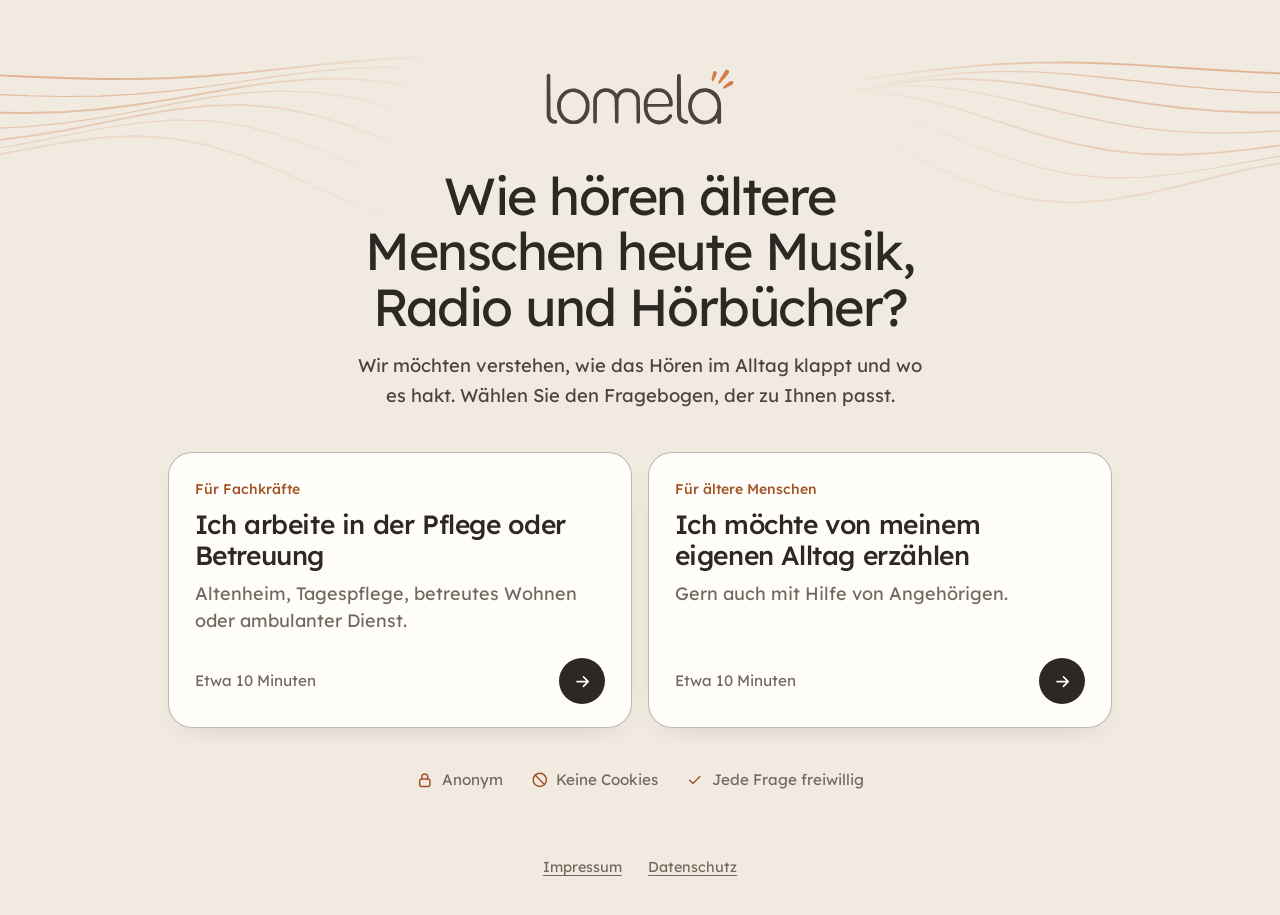
==== commit f4672272: "Startseite: kompakter auf dem Handy, feinere Überschrift, klarere Karten, Klanglinien Co-Authored-By" ====
--- a/index.html
+++ b/index.html
@@ -9,10 +9,11 @@
 <link rel="icon" href="favicon.svg" type="image/svg+xml">
 <link rel="preload" href="assets/fonts/lexend-latin-500-normal.woff2" as="font" type="font/woff2" crossorigin>
 <link rel="preload" href="assets/fonts/lexend-latin-400-normal.woff2" as="font" type="font/woff2" crossorigin>
-<link rel="stylesheet" href="assets/style.css?v=7">
+<link rel="stylesheet" href="assets/style.css?v=8">
 </head>
 <body>
 <main class="start" id="inhalt">
+  <svg class="wellen" viewBox="0 0 1200 220" aria-hidden="true" focusable="false"><path d="M0 60.0 L30 61.1 L60 62.5 L90 63.9 L120 65.0 L150 65.8 L180 65.8 L210 65.0 L240 63.3 L270 60.7 L300 57.6 L330 54.3 L360 51.2 L390 48.9 L420 47.9 L450 48.2 L480 50.2 L510 53.5 L540 57.8 L570 62.5 L600 66.9 L630 70.5 L660 72.8 L690 73.5 L720 72.5 L750 70.1 L780 66.7 L810 62.8 L840 59.0 L870 55.7 L900 53.4 L930 52.2 L960 52.1 L990 52.9 L1020 54.5 L1050 56.4 L1080 58.3 L1110 60.1 L1140 61.4 L1170 62.2 L1200 62.5" stroke-width="1.6" opacity="0.90"/><path d="M0 75.1 L30 76.8 L60 78.5 L90 79.8 L120 80.4 L150 80.1 L180 78.5 L210 75.8 L240 72.1 L270 67.7 L300 63.2 L330 59.4 L360 56.8 L390 56.0 L420 57.4 L450 61.0 L480 66.4 L510 72.9 L540 79.8 L570 86.1 L600 90.9 L630 93.4 L660 93.5 L690 91.1 L720 86.7 L750 80.8 L780 74.5 L810 68.6 L840 63.8 L870 60.7 L900 59.4 L930 59.9 L960 61.9 L990 64.9 L1020 68.3 L1050 71.6 L1080 74.3 L1110 76.3 L1140 77.5 L1170 77.8 L1200 77.4" stroke-width="1" opacity="0.80"/><path d="M0 90.9 L30 92.7 L60 93.9 L90 94.2 L120 93.3 L150 91.0 L180 87.3 L210 82.6 L240 77.3 L270 72.1 L300 68.0 L330 65.6 L360 65.7 L390 68.4 L420 73.8 L450 81.4 L480 90.1 L510 98.9 L540 106.5 L570 111.8 L600 114.0 L630 112.8 L660 108.3 L690 101.4 L720 92.9 L750 84.1 L780 76.2 L810 70.2 L840 66.6 L870 65.8 L900 67.4 L930 71.1 L960 75.9 L990 81.1 L1020 85.9 L1050 89.8 L1080 92.4 L1110 93.7 L1140 93.7 L1170 92.8 L1200 91.3" stroke-width="1.6" opacity="0.70"/><path d="M0 106.3 L30 107.2 L60 107.1 L90 105.6 L120 102.6 L150 98.2 L180 92.7 L210 86.8 L240 81.4 L270 77.4 L300 75.7 L330 77.0 L360 81.4 L390 88.7 L420 98.3 L450 108.9 L480 119.1 L510 127.4 L540 132.5 L570 133.7 L600 130.6 L630 123.6 L660 113.8 L690 102.5 L720 91.3 L750 81.7 L780 74.9 L810 71.5 L840 71.8 L870 75.2 L900 81.0 L930 88.0 L960 95.3 L990 101.8 L1020 106.7 L1050 109.8 L1080 110.9 L1110 110.3 L1140 108.5 L1170 105.9 L1200 103.2" stroke-width="1" opacity="0.60"/><path d="M0 120.0 L30 119.4 L60 117.3 L90 113.6 L120 108.7 L150 102.8 L180 96.7 L210 91.5 L240 88.1 L270 87.4 L300 90.0 L330 96.2 L360 105.4 L390 116.7 L420 128.7 L450 139.8 L480 148.1 L510 152.4 L540 151.9 L570 146.4 L600 136.6 L630 123.8 L660 109.7 L690 96.4 L720 85.5 L750 78.5 L780 76.0 L810 77.9 L840 83.7 L870 92.1 L900 101.8 L930 111.3 L960 119.4 L990 125.2 L1020 128.4 L1050 129.0 L1080 127.4 L1110 124.3 L1140 120.4 L1170 116.4 L1200 112.9" stroke-width="1.6" opacity="0.50"/><path d="M0 131.1 L30 128.6 L60 124.5 L90 119.1 L120 113.1 L150 107.3 L180 102.6 L210 100.0 L240 100.6 L270 104.8 L300 112.6 L330 123.5 L360 136.2 L390 149.1 L420 160.3 L450 168.0 L480 170.9 L510 168.1 L540 159.8 L570 146.9 L600 131.1 L630 114.6 L660 99.6 L690 88.1 L720 81.5 L750 80.6 L780 84.9 L810 93.6 L840 105.2 L870 117.7 L900 129.4 L930 138.9 L960 145.3 L990 148.2 L1020 147.7 L1050 144.6 L1080 139.8 L1110 134.3 L1140 128.9 L1170 124.4 L1200 121.1" stroke-width="1" opacity="0.40"/><path d="M0 139.7 L30 135.3 L60 129.9 L90 124.1 L120 118.7 L150 114.7 L180 113.3 L210 115.3 L240 121.0 L270 130.3 L300 142.4 L330 156.0 L360 169.2 L390 180.0 L420 186.4 L450 187.3 L480 181.8 L510 170.5 L540 154.5 L570 136.0 L600 117.5 L630 101.4 L660 90.0 L690 84.8 L720 86.1 L750 93.5 L780 105.7 L810 120.6 L840 136.0 L870 149.8 L900 160.4 L930 166.9 L960 168.9 L990 166.8 L1020 161.7 L1050 154.8 L1080 147.3 L1110 140.3 L1140 134.7 L1170 130.8 L1200 128.9" stroke-width="1.6" opacity="0.30"/></svg>
   <img class="start-logo" src="assets/logo.svg" alt="Lomela" width="897" height="278">
   <h1 class="anzeige">Wie hören ältere Menschen heute Musik, Radio und Hörbücher?</h1>
   <p class="vorspann">Wir möchten verstehen, wie das Hören im Alltag klappt und wo es hakt. Wählen Sie den Fragebogen, der zu Ihnen passt.</p>
--- a/assets/style.css
+++ b/assets/style.css
@@ -36,7 +36,7 @@
   --schrift: "Lexend", "Segoe UI", system-ui, -apple-system, sans-serif;
   --grund-groesse: 1.125rem;
   --frage: clamp(1.6rem, 1.1rem + 2.1vw, 2.5rem);
-  --anzeige: clamp(2.2rem, 1.3rem + 3.6vw, 3.75rem);
+  --anzeige: clamp(1.85rem, 1.1rem + 3vw, 3.25rem);
   --titel: clamp(1.9rem, 1.3rem + 2.4vw, 2.9rem);
   --spalte: 42rem;
   --weich: cubic-bezier(.2, .7, .2, 1);
@@ -275,13 +275,17 @@
 
 /* ---------- Startseite ---------- */
 
-.start { width: 100%; max-width: 62rem; margin: 0 auto; padding: clamp(2.5rem, 1.5rem + 5vw, 5.5rem) 1.5rem 2rem; text-align: center; flex: 1 0 auto; }
-.start-logo { width: min(15rem, 62%); height: auto; display: block; margin: 0 auto clamp(2rem, 1.5rem + 2vw, 3.25rem); }
+.start { position: relative; isolation: isolate; width: 100%; max-width: 62rem; margin: 0 auto; padding: clamp(1.75rem, 1rem + 4vw, 5rem) 1.5rem 2rem; text-align: center; flex: 1 0 auto; }
+.wellen { position: absolute; z-index: -1; left: 50%; top: 0; width: min(120vw, 90rem); height: auto; transform: translateX(-50%); color: var(--glut); opacity: 0.6; pointer-events: none;
+  -webkit-mask-image: linear-gradient(to right, #000 0%, rgba(0,0,0,0.85) 18%, transparent 36%, transparent 64%, rgba(0,0,0,0.85) 82%, #000 100%);
+  mask-image: linear-gradient(to right, #000 0%, rgba(0,0,0,0.85) 18%, transparent 36%, transparent 64%, rgba(0,0,0,0.85) 82%, #000 100%); }
+.wellen path { fill: none; stroke: currentColor; stroke-linecap: round; }
+.start-logo { width: min(12rem, 48%); height: auto; display: block; margin: 0 auto clamp(1.5rem, 1rem + 2vw, 3rem); }
 .anzeige {
-  font-size: var(--anzeige); line-height: 1.06; letter-spacing: -0.035em; font-weight: 500;
-  max-width: 17ch; margin: 0 auto 1.5rem;
-}
-.start .vorspann { max-width: 38rem; margin: 0 auto 3rem; color: var(--erde); }
+  font-size: var(--anzeige); line-height: 1.06; letter-spacing: -0.03em; font-weight: 400;
+  max-width: 18ch; margin: 0 auto 1.1rem;
+}
+.start .vorspann { max-width: 36rem; margin: 0 auto clamp(1.5rem, 1rem + 2vw, 2.75rem); color: var(--erde); font-size: clamp(1rem, 0.95rem + 0.3vw, 1.15rem); }
 
 .wahl { display: grid; grid-template-columns: repeat(auto-fit, minmax(18rem, 1fr)); gap: 1rem; text-align: left; }
 .wahl a {
@@ -289,12 +293,15 @@
   min-height: 15rem;
   padding: 1.6rem 1.6rem 1.4rem;
   background: var(--karte);
-  border: 1.5px solid var(--linie);
+  border: 1.5px solid var(--linie-stark);
   border-radius: 24px;
+  box-shadow: 0 10px 28px -20px rgba(46, 40, 36, 0.35);
   color: var(--erde); text-decoration: none;
   transition: border-color 0.2s ease, transform 0.25s var(--weich), box-shadow 0.25s var(--weich);
 }
-.wahl a:hover { border-color: var(--linie-stark); transform: translateY(-3px); box-shadow: 0 18px 40px -24px rgba(46, 40, 36, 0.45); }
+.wahl a:focus-visible { outline: 3px solid var(--glut); outline-offset: 3px; }
+.wahl a:active { transform: scale(0.985); }
+.wahl a:hover, .wahl a:focus-visible { border-color: var(--glut); transform: translateY(-3px); box-shadow: 0 18px 40px -24px rgba(46, 40, 36, 0.45); }
 .wahl .fuer { font-size: 0.875rem; font-weight: 500; color: var(--glut-tief); }
 .wahl strong { font-size: clamp(1.35rem, 1.1rem + 0.8vw, 1.65rem); line-height: 1.2; font-weight: 500; color: var(--tinte); letter-spacing: -0.015em; }
 .wahl .beschreibung { color: var(--mild); line-height: 1.5; }
@@ -306,7 +313,7 @@
   transition: background-color 0.2s ease, transform 0.25s var(--weich);
 }
 .pfeil svg { width: 1.2rem; height: 1.2rem; }
-.wahl a:hover .pfeil { background: var(--glut-tief); transform: translateX(3px); }
+.wahl a:hover .pfeil, .wahl a:focus-visible .pfeil { background: var(--glut-tief); transform: translateX(3px); }
 
 .vertrauen {
   list-style: none; padding: 0; margin: 2.5rem auto 0;
@@ -437,7 +444,13 @@
   .navi .knopf { flex: 1 1 auto; padding-left: 1rem; padding-right: 1rem; }
   .weiter-gruppe { flex: 1 1 auto; }
   .weiter-gruppe .knopf { width: 100%; }
-  .wahl a { min-height: 0; }
+  .wahl { gap: 0.75rem; }
+  .wahl a { min-height: 0; padding: 1.1rem 1.2rem 1rem; gap: 0.3rem; border-radius: 20px; }
+  .wahl strong { font-size: 1.2rem; }
+  .wahl .beschreibung { font-size: 0.95rem; line-height: 1.4; }
+  .wahl .fuss-zeile { padding-top: 0.5rem; }
+  .pfeil { width: 2.5rem; height: 2.5rem; }
+  .vertrauen { margin-top: 1.5rem; }
   .balken-zeile { grid-template-columns: 1fr auto; gap: 0.3rem 0.75rem; }
   .balken { grid-column: 1 / -1; grid-row: 2; }
   .filter .knopf { margin-left: 0; }
